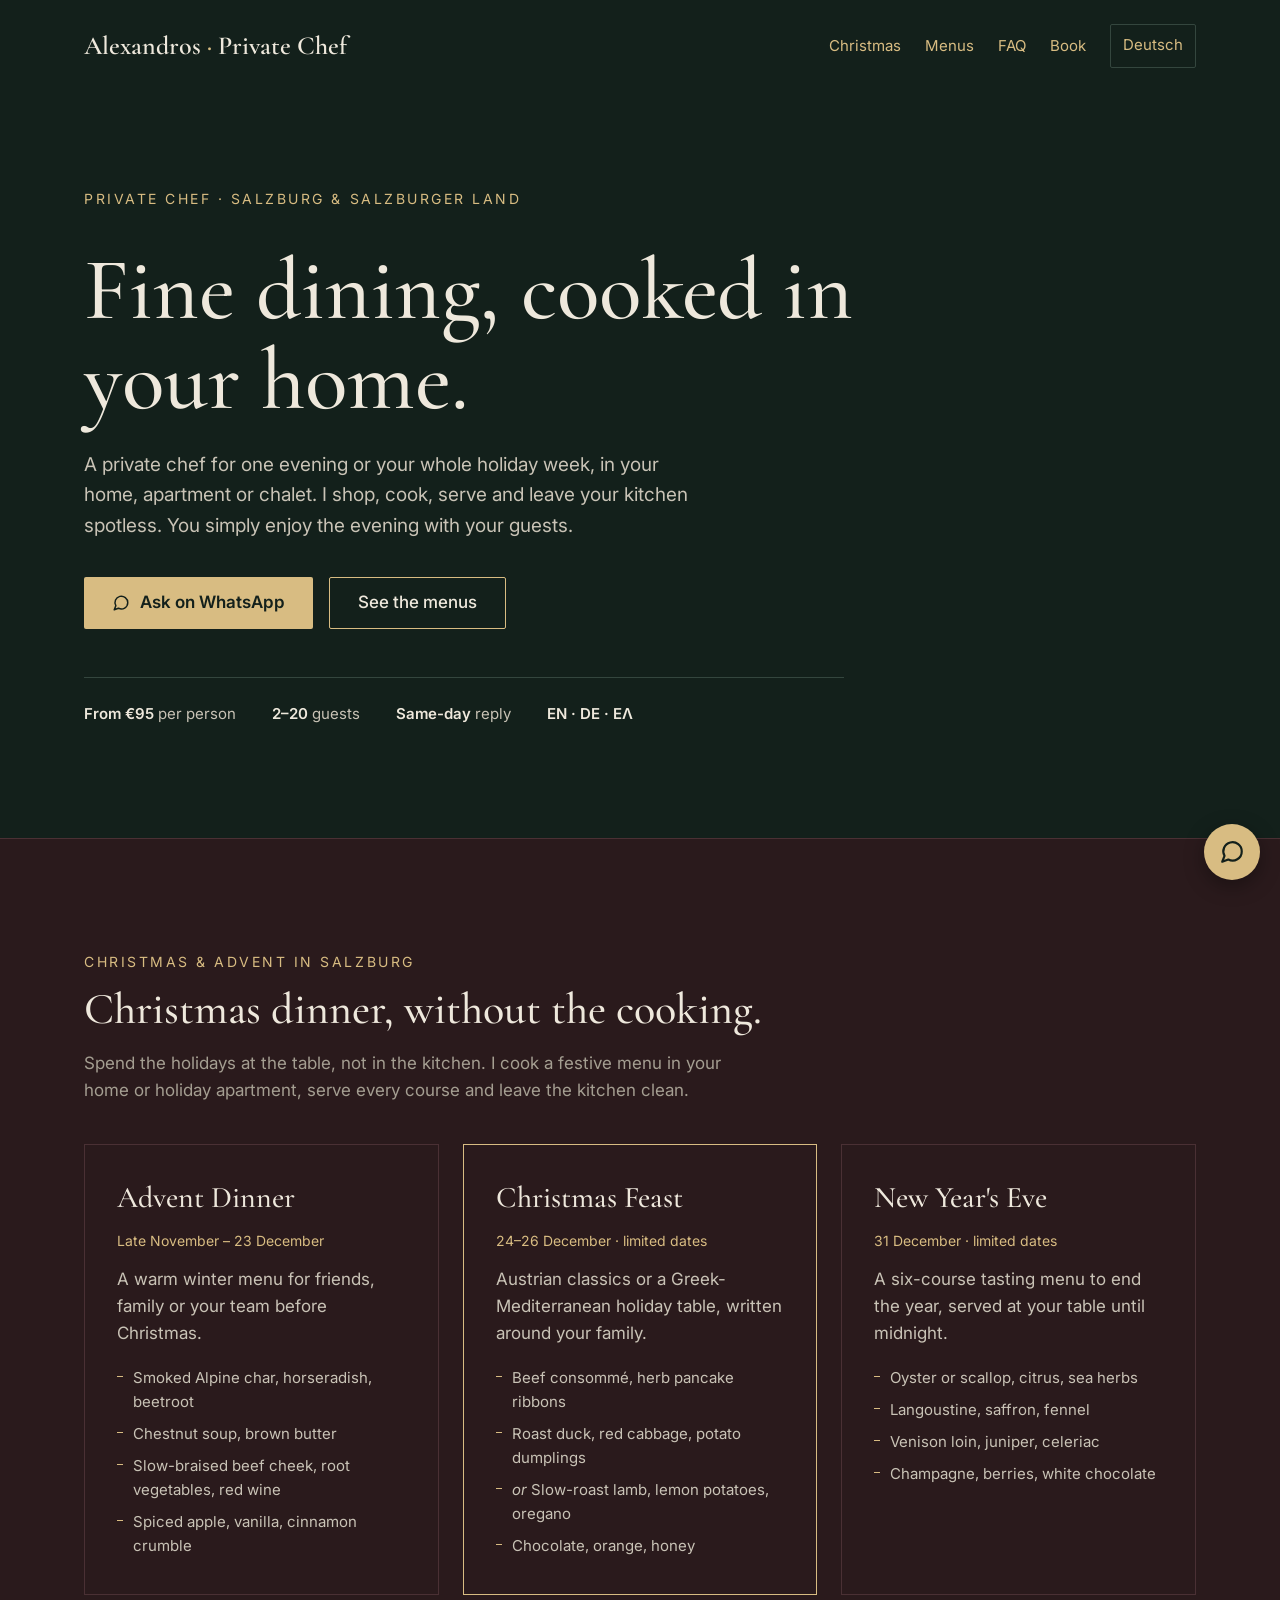
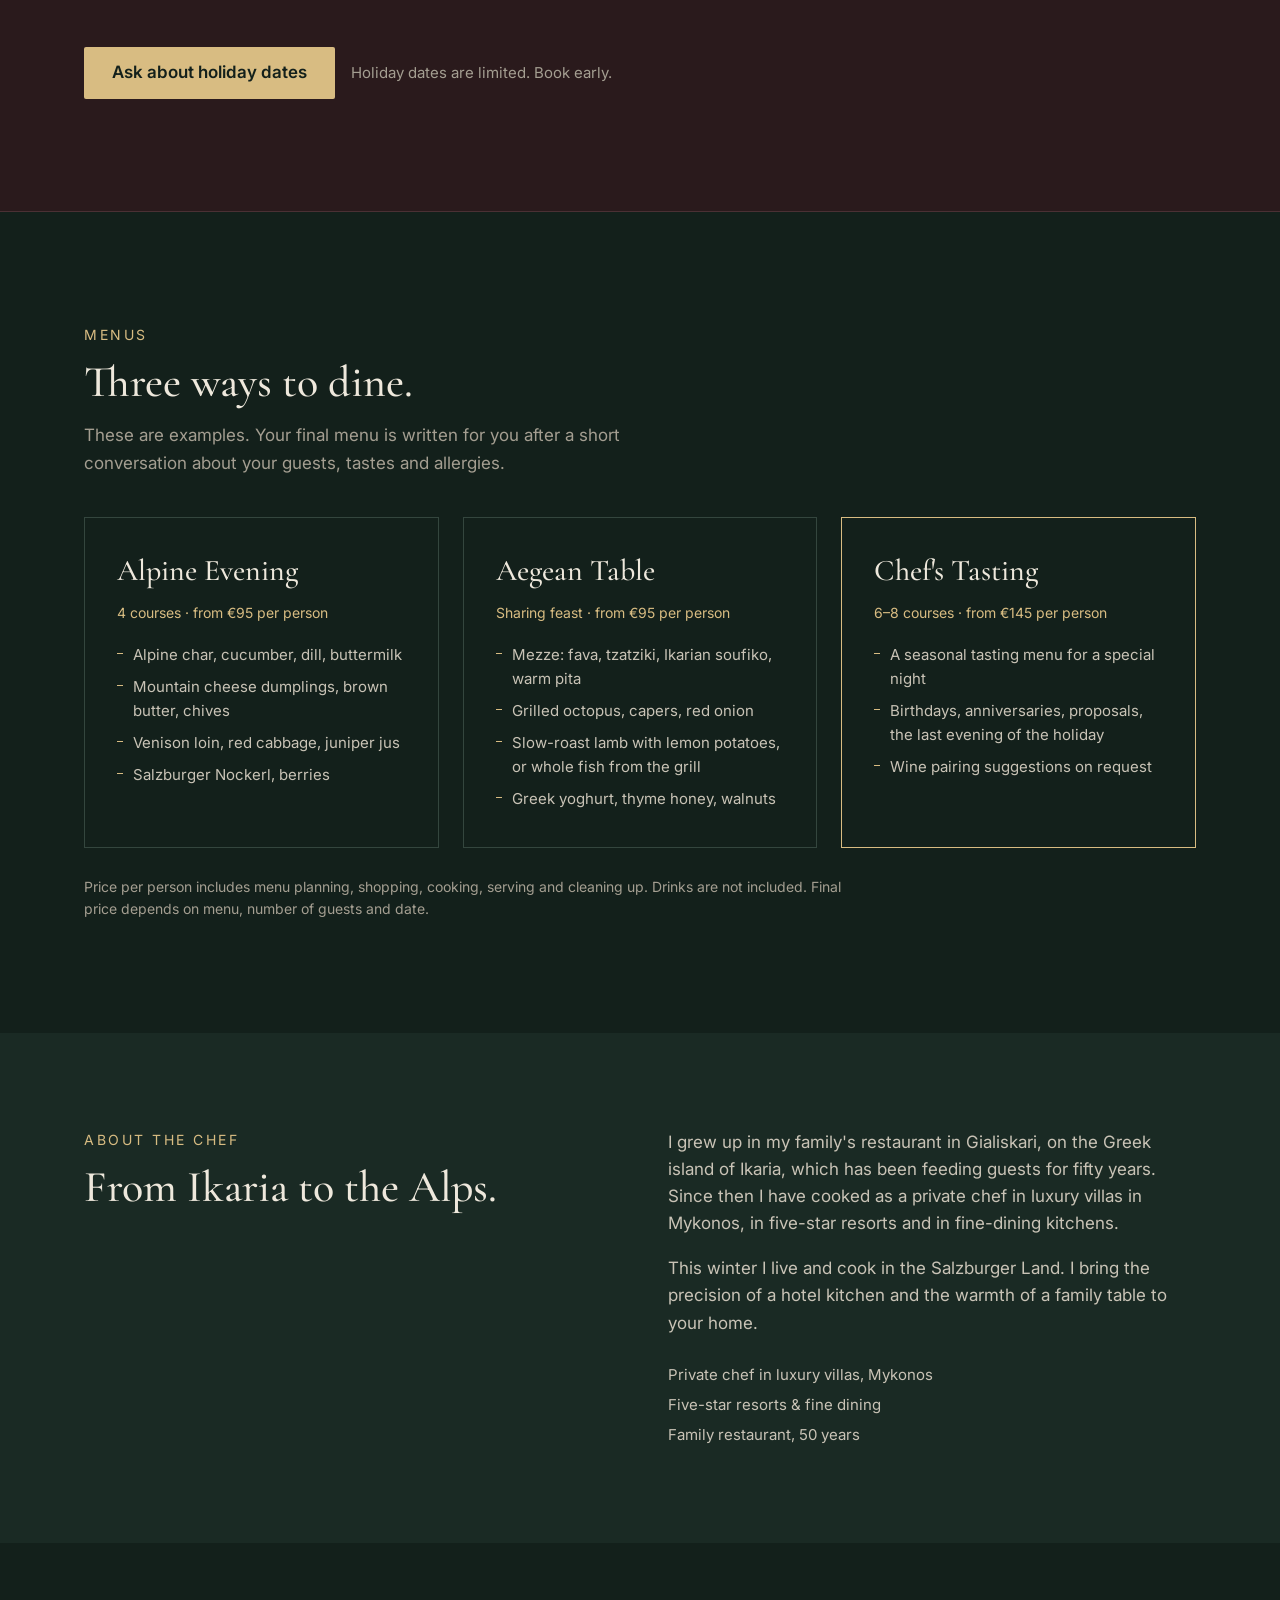
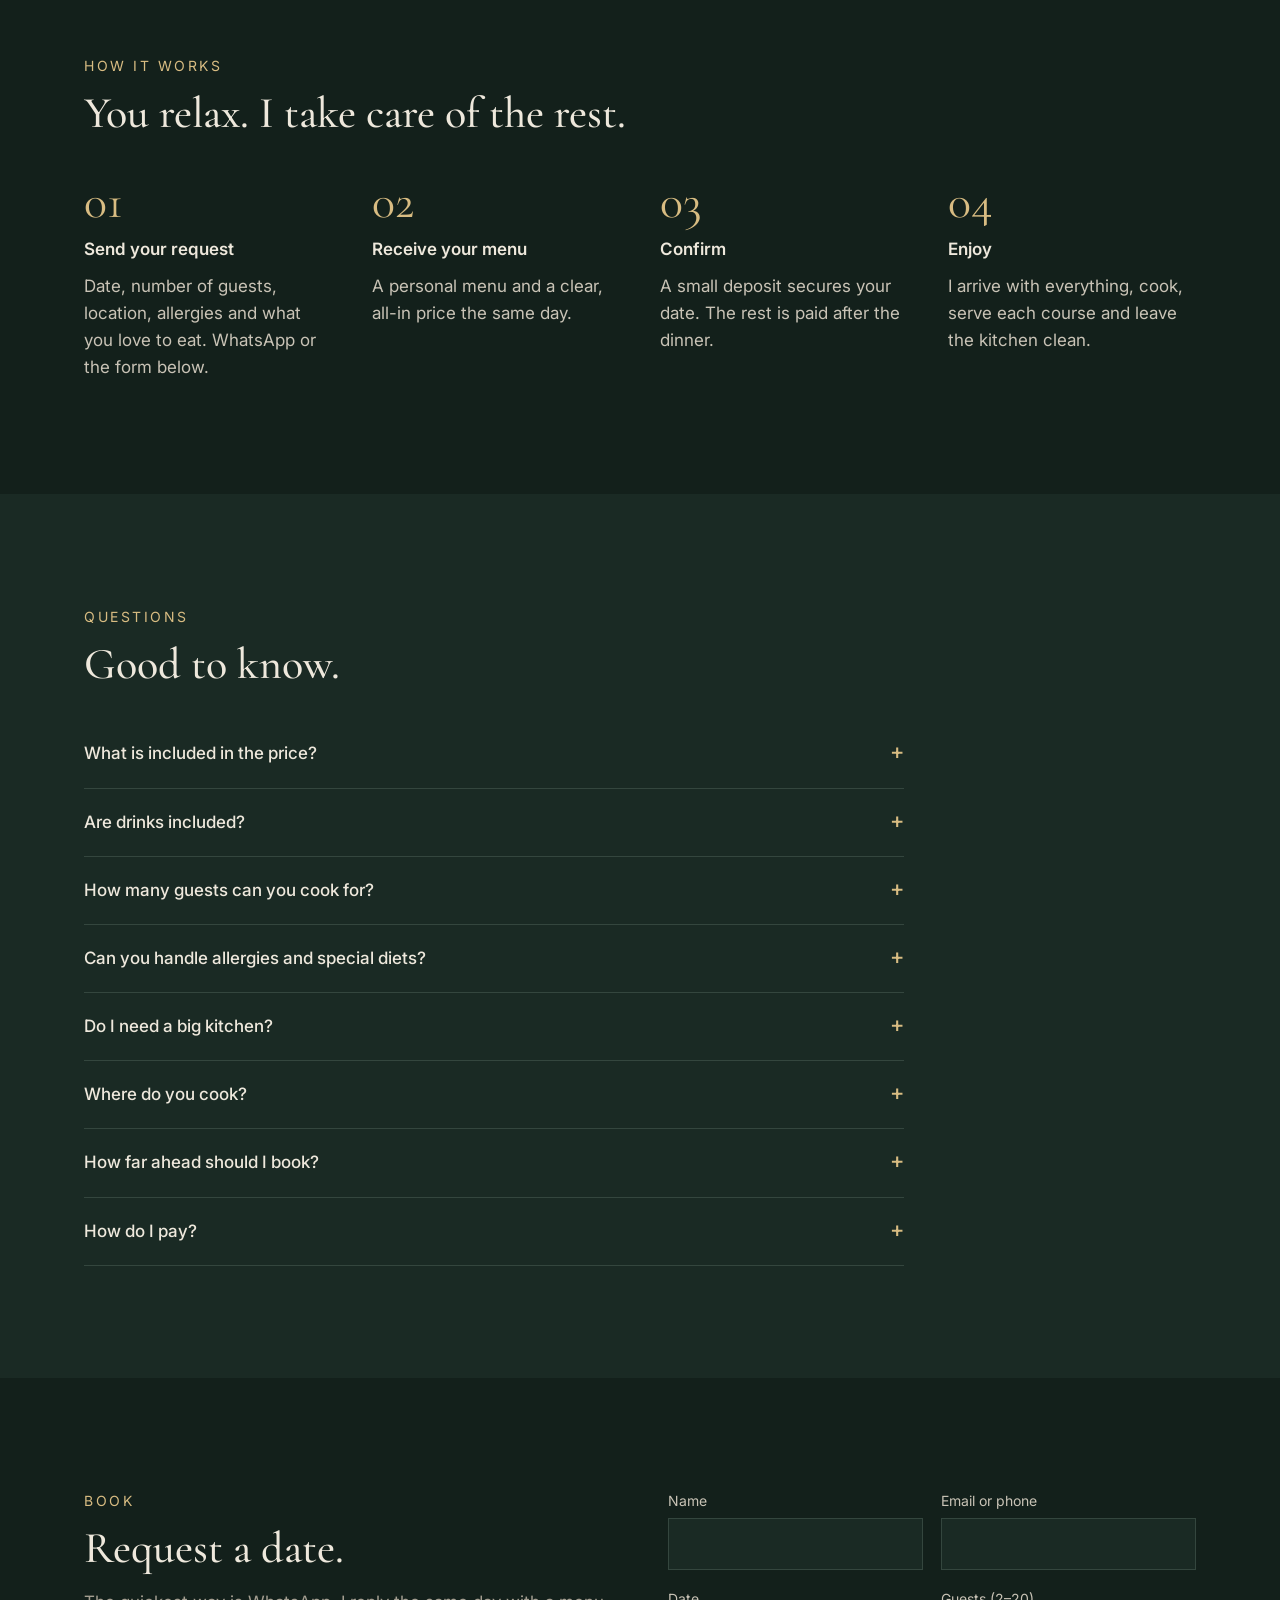
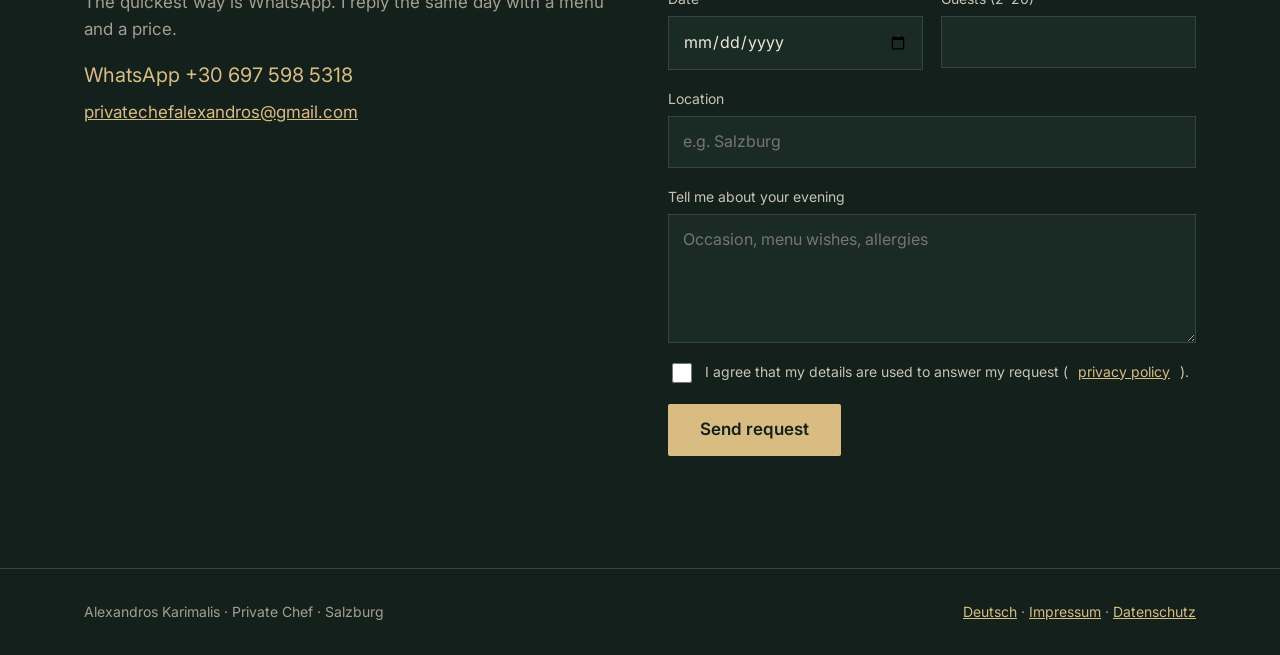
==== index.html @ 8282167c "Full redesign: menus, FAQ, German page, SEO" ====
<!doctype html>
<html lang="en">
<head>
<meta charset="utf-8">
<meta name="viewport" content="width=device-width, initial-scale=1">
<title>Private Chef Salzburg · Alexandros – dinner at your home or chalet</title>
<meta name="description" content="Private chef in Salzburg and the Salzburger Land. Christmas, Advent and New Year's Eve dinners, tasting menus and family feasts cooked in your home or chalet. 2–20 guests, from €95 per person.">
<link rel="canonical" href="https://karimalisal9-sudo.github.io/privatechef/">
<link rel="alternate" hreflang="en" href="https://karimalisal9-sudo.github.io/privatechef/">
<link rel="alternate" hreflang="de" href="https://karimalisal9-sudo.github.io/privatechef/de.html">
<link rel="alternate" hreflang="x-default" href="https://karimalisal9-sudo.github.io/privatechef/">
<meta property="og:type" content="website">
<meta property="og:title" content="Private Chef Alexandros · Salzburg">
<meta property="og:description" content="Fine dining cooked in your home or chalet. Christmas, Advent & New Year's Eve dinners in Salzburg.">
<meta property="og:url" content="https://karimalisal9-sudo.github.io/privatechef/">
<meta property="og:image" content="https://karimalisal9-sudo.github.io/privatechef/og-image.jpg">
<meta name="twitter:card" content="summary_large_image">
<link rel="icon" href="favicon.svg" type="image/svg+xml">
<link rel="preconnect" href="https://fonts.googleapis.com">
<link rel="preconnect" href="https://fonts.gstatic.com" crossorigin>
<link href="https://fonts.googleapis.com/css2?family=Cormorant+Garamond:ital,wght@0,500;0,600;1,500&family=Inter:wght@400;500;600&display=swap" rel="stylesheet">
<link rel="stylesheet" href="style.css">
<script type="application/ld+json">
{"@context":"https://schema.org","@type":"FoodEstablishment","name":"Private Chef Alexandros","description":"Private chef for dinners at home, in apartments and chalets in Salzburg and the Salzburger Land.","url":"https://karimalisal9-sudo.github.io/privatechef/","telephone":"+306975985318","email":"privatechefalexandros@gmail.com","priceRange":"from €95 per person","servesCuisine":["Austrian","Alpine","Greek","Mediterranean","Fine dining"],"areaServed":[{"@type":"City","name":"Salzburg"},{"@type":"AdministrativeArea","name":"Salzburger Land"}],"founder":{"@type":"Person","name":"Alexandros Karimalis","jobTitle":"Private Chef"},"image":"https://karimalisal9-sudo.github.io/privatechef/og-image.jpg"}
</script>
</head>
<body>

<header class="wrap top">
  <a class="logo" href="./">Alexandros <span>·</span> Private Chef</a>
  <nav aria-label="Main">
    <a href="#christmas">Christmas</a>
    <a href="#menus">Menus</a>
    <a href="#faq">FAQ</a>
    <a href="#book">Book</a>
    <a class="lang" href="de.html" hreflang="de" lang="de">Deutsch</a>
  </nav>
</header>

<main>
<section class="wrap hero">
  <p class="eyebrow">Private chef · Salzburg &amp; Salzburger Land</p>
  <h1>Fine dining, cooked in your home.</h1>
  <p class="lead">A private chef for one evening or your whole holiday week, in your home, apartment or chalet. I shop, cook, serve and leave your kitchen spotless. You simply enjoy the evening with your guests.</p>
  <div class="actions">
    <a class="btn" href="https://wa.me/306975985318?text=Hello%20Alexandros%2C%20I%27d%20like%20to%20ask%20about%20a%20private%20dinner">
      <svg aria-hidden="true" width="18" height="18" viewBox="0 0 24 24" fill="none" stroke="currentColor" stroke-width="2" stroke-linecap="round" stroke-linejoin="round"><path d="M21 11.5a8.4 8.4 0 0 1-12.4 7.4L3 21l2.1-5.4A8.5 8.5 0 1 1 21 11.5z"/></svg>
      Ask on WhatsApp</a>
    <a class="btn ghost" href="#menus">See the menus</a>
  </div>
  <ul class="proof">
    <li><strong>From €95</strong> per person</li>
    <li><strong>2–20</strong> guests</li>
    <li><strong>Same-day</strong> reply</li>
    <li><strong>EN · DE · ΕΛ</strong></li>
  </ul>
</section>

<section id="christmas" class="xmas">
  <div class="wrap block">
    <p class="eyebrow">Christmas &amp; Advent in Salzburg</p>
    <h2>Christmas dinner, without the cooking.</h2>
    <p class="muted narrow">Spend the holidays at the table, not in the kitchen. I cook a festive menu in your home or holiday apartment, serve every course and leave the kitchen clean.</p>
    <div class="cards">
      <article class="card">
        <h3>Advent Dinner</h3>
        <p class="tag">Late November – 23 December</p>
        <p>A warm winter menu for friends, family or your team before Christmas.</p>
        <ul class="dishes">
          <li>Smoked Alpine char, horseradish, beetroot</li>
          <li>Chestnut soup, brown butter</li>
          <li>Slow-braised beef cheek, root vegetables, red wine</li>
          <li>Spiced apple, vanilla, cinnamon crumble</li>
        </ul>
      </article>
      <article class="card gold">
        <h3>Christmas Feast</h3>
        <p class="tag">24–26 December · limited dates</p>
        <p>Austrian classics or a Greek-Mediterranean holiday table, written around your family.</p>
        <ul class="dishes">
          <li>Beef consommé, herb pancake ribbons</li>
          <li>Roast duck, red cabbage, potato dumplings</li>
          <li><em>or</em> Slow-roast lamb, lemon potatoes, oregano</li>
          <li>Chocolate, orange, honey</li>
        </ul>
      </article>
      <article class="card">
        <h3>New Year's Eve</h3>
        <p class="tag">31 December · limited dates</p>
        <p>A six-course tasting menu to end the year, served at your table until midnight.</p>
        <ul class="dishes">
          <li>Oyster or scallop, citrus, sea herbs</li>
          <li>Langoustine, saffron, fennel</li>
          <li>Venison loin, juniper, celeriac</li>
          <li>Champagne, berries, white chocolate</li>
        </ul>
      </article>
    </div>
    <div class="actions">
      <a class="btn" href="https://wa.me/306975985318?text=Hello%20Alexandros%2C%20I%27d%20like%20to%20ask%20about%20a%20Christmas%20dinner%20in%20Salzburg">Ask about holiday dates</a>
      <p class="muted note">Holiday dates are limited. Book early.</p>
    </div>
  </div>
</section>

<section id="menus" class="wrap block">
  <p class="eyebrow">Menus</p>
  <h2>Three ways to dine.</h2>
  <p class="muted narrow">These are examples. Your final menu is written for you after a short conversation about your guests, tastes and allergies.</p>
  <div class="cards">
    <article class="card">
      <h3>Alpine Evening</h3>
      <p class="tag">4 courses · from €95 per person</p>
      <ul class="dishes">
        <li>Alpine char, cucumber, dill, buttermilk</li>
        <li>Mountain cheese dumplings, brown butter, chives</li>
        <li>Venison loin, red cabbage, juniper jus</li>
        <li>Salzburger Nockerl, berries</li>
      </ul>
    </article>
    <article class="card">
      <h3>Aegean Table</h3>
      <p class="tag">Sharing feast · from €95 per person</p>
      <ul class="dishes">
        <li>Mezze: fava, tzatziki, Ikarian soufiko, warm pita</li>
        <li>Grilled octopus, capers, red onion</li>
        <li>Slow-roast lamb with lemon potatoes, or whole fish from the grill</li>
        <li>Greek yoghurt, thyme honey, walnuts</li>
      </ul>
    </article>
    <article class="card gold">
      <h3>Chef's Tasting</h3>
      <p class="tag">6–8 courses · from €145 per person</p>
      <ul class="dishes">
        <li>A seasonal tasting menu for a special night</li>
        <li>Birthdays, anniversaries, proposals, the last evening of the holiday</li>
        <li>Wine pairing suggestions on request</li>
      </ul>
    </article>
  </div>
  <p class="muted small">Price per person includes menu planning, shopping, cooking, serving and cleaning up. Drinks are not included. Final price depends on menu, number of guests and date.</p>
</section>

<section class="band">
  <div class="wrap two">
    <div>
      <p class="eyebrow">About the chef</p>
      <h2>From Ikaria to the Alps.</h2>
    </div>
    <div class="body">
      <p>I grew up in my family's restaurant in Gialiskari, on the Greek island of Ikaria, which has been feeding guests for fifty years. Since then I have cooked as a private chef in luxury villas in Mykonos, in five-star resorts and in fine-dining kitchens.</p>
      <p>This winter I live and cook in the Salzburger Land. I bring the precision of a hotel kitchen and the warmth of a family table to your home.</p>
      <ul class="facts">
        <li>Private chef in luxury villas, Mykonos</li>
        <li>Five-star resorts &amp; fine dining</li>
        <li>Family restaurant, 50 years</li>
      </ul>
    </div>
  </div>
</section>

<section id="how" class="wrap block">
  <p class="eyebrow">How it works</p>
  <h2>You relax. I take care of the rest.</h2>
  <div class="steps">
    <div><span class="num">01</span><h3>Send your request</h3><p>Date, number of guests, location, allergies and what you love to eat. WhatsApp or the form below.</p></div>
    <div><span class="num">02</span><h3>Receive your menu</h3><p>A personal menu and a clear, all-in price the same day.</p></div>
    <div><span class="num">03</span><h3>Confirm</h3><p>A small deposit secures your date. The rest is paid after the dinner.</p></div>
    <div><span class="num">04</span><h3>Enjoy</h3><p>I arrive with everything, cook, serve each course and leave the kitchen clean.</p></div>
  </div>
</section>

<section id="faq" class="band">
  <div class="wrap block">
    <p class="eyebrow">Questions</p>
    <h2>Good to know.</h2>
    <div class="faq">
      <details><summary>What is included in the price?</summary><p>Menu planning, shopping for fresh ingredients, cooking in your kitchen, serving every course and cleaning the kitchen afterwards. You don't need to buy or prepare anything.</p></details>
      <details><summary>Are drinks included?</summary><p>No. You choose your own wine and drinks. I'm happy to suggest pairings for your menu.</p></details>
      <details><summary>How many guests can you cook for?</summary><p>From 2 to 20 guests, as a seated dinner or a sharing-style feast.</p></details>
      <details><summary>Can you handle allergies and special diets?</summary><p>Yes. Vegetarian, vegan, gluten-free, lactose-free and allergies are planned into the menu from the start. Just tell me when you send your request.</p></details>
      <details><summary>Do I need a big kitchen?</summary><p>No. A normal home or apartment kitchen with an oven and a stove is enough. I bring the special tools I need.</p></details>
      <details><summary>Where do you cook?</summary><p>In the city of Salzburg and the Salzburger Land: homes, holiday apartments and chalets. Ask me about other places nearby.</p></details>
      <details><summary>How far ahead should I book?</summary><p>One to two weeks is ideal. For Christmas and New Year's Eve, book as early as possible because dates are limited. Last-minute requests are welcome, just ask.</p></details>
      <details><summary>How do I pay?</summary><p>A deposit confirms your date. The rest is paid after the dinner by bank transfer or cash.</p></details>
    </div>
  </div>
</section>

<section id="book" class="wrap two block">
  <div>
    <p class="eyebrow">Book</p>
    <h2>Request a date.</h2>
    <p class="muted">The quickest way is WhatsApp. I reply the same day with a menu and a price.</p>
    <p><a class="big" href="https://wa.me/306975985318?text=Hello%20Alexandros%2C%20I%27d%20like%20to%20ask%20about%20a%20private%20dinner">WhatsApp +30 697 598 5318</a></p>
    <p><a href="mailto:privatechefalexandros@gmail.com">privatechefalexandros@gmail.com</a></p>
  </div>
  <form id="request" action="https://formspree.io/f/FORM_ID" method="POST">
    <div class="grid">
      <label>Name<input name="name" type="text" autocomplete="name" required></label>
      <label>Email or phone<input name="contact" type="text" autocomplete="email" required></label>
      <label>Date<input name="date" type="date"></label>
      <label>Guests (2–20)<input name="guests" type="number" min="2" max="20"></label>
    </div>
    <label>Location<input name="location" type="text" placeholder="e.g. Salzburg"></label>
    <label>Tell me about your evening<textarea name="message" rows="4" placeholder="Occasion, menu wishes, allergies"></textarea></label>
    <label class="check"><input type="checkbox" name="privacy" required> I agree that my details are used to answer my request (<a href="datenschutz.html">privacy policy</a>).</label>
    <button class="btn" type="submit">Send request</button>
  </form>
</section>
</main>

<footer>
  <div class="wrap foot">
    <span>Alexandros Karimalis · Private Chef · Salzburg</span>
    <span><a href="de.html" hreflang="de">Deutsch</a> · <a href="impressum.html">Impressum</a> · <a href="datenschutz.html">Datenschutz</a></span>
  </div>
</footer>
<a class="wa-float" href="https://wa.me/306975985318?text=Hello%20Alexandros%2C%20I%27d%20like%20to%20ask%20about%20a%20private%20dinner" aria-label="Ask on WhatsApp"><svg aria-hidden="true" width="26" height="26" viewBox="0 0 24 24" fill="none" stroke="currentColor" stroke-width="2" stroke-linecap="round" stroke-linejoin="round"><path d="M21 11.5a8.4 8.4 0 0 1-12.4 7.4L3 21l2.1-5.4A8.5 8.5 0 1 1 21 11.5z"/></svg></a>
<script src="form.js"></script>
</body>
</html>
---- style.css ----
:root{--ground:#13201B;--band:#1A2A24;--line:#34463E;--text:#EEE8DC;--soft:#C9C3B6;--muted:#A49E91;--gold:#D8BC82}
*{box-sizing:border-box}
body{margin:0;background:var(--ground);color:var(--text);font-family:Inter,system-ui,sans-serif;font-size:17px;line-height:1.6}
a{color:var(--gold)}a:hover{color:#F2E3BF}
h1,h2,h3{font-family:'Cormorant Garamond',serif;font-weight:500;margin:0}
p{margin:0}
.wrap{max-width:1160px;margin:0 auto;padding-left:24px;padding-right:24px}
.top{display:flex;flex-wrap:wrap;gap:16px;justify-content:space-between;align-items:center;padding-top:24px;padding-bottom:24px}
.logo{font-family:'Cormorant Garamond',serif;font-size:26px;font-weight:600;color:var(--text);text-decoration:none}
.logo span{color:var(--gold)}
nav{display:flex;flex-wrap:wrap;gap:24px;font-size:15px}
nav a{text-decoration:none;padding:10px 0}
.eyebrow{font-size:14px;letter-spacing:.18em;text-transform:uppercase;color:var(--gold);margin-bottom:12px}
.hero{padding-top:96px;padding-bottom:112px;display:flex;flex-direction:column;gap:24px}
.hero h1{font-size:clamp(44px,7vw,88px);line-height:1.02;max-width:900px}
.lead{max-width:620px;font-size:19px;color:var(--soft)}
.de{max-width:620px;font-size:16px;color:var(--muted);font-style:italic}
.actions{display:flex;flex-wrap:wrap;gap:16px;padding-top:12px}
.btn{display:inline-flex;align-items:center;gap:10px;min-height:52px;padding:0 28px;background:var(--gold);color:var(--ground);text-decoration:none;font:inherit;font-weight:600;border:0;border-radius:2px;cursor:pointer}
.btn:hover{background:#E6CE9A;color:var(--ground)}
.btn.ghost{background:none;border:1px solid var(--gold);color:var(--text);font-weight:500}
.band{background:var(--band)}
.xmas{background:#2A1A1C;border-top:1px solid #4A3034;border-bottom:1px solid #4A3034}
.xmas .card{border-color:#4A3034}
.xmas .card.gold{border-color:var(--gold)}
.two{display:grid;grid-template-columns:repeat(auto-fit,minmax(300px,1fr));gap:56px;padding-top:96px;padding-bottom:96px}
h2{font-size:44px;line-height:1.1;margin-bottom:16px}
.body{display:flex;flex-direction:column;gap:18px;color:var(--soft)}
.block{padding-top:112px;padding-bottom:112px}
.muted{color:var(--muted)}
.cards{display:grid;grid-template-columns:repeat(auto-fit,minmax(280px,1fr));gap:24px;margin-top:40px}
.card{border:1px solid var(--line);padding:36px 32px;display:flex;flex-direction:column;gap:14px;color:var(--soft)}
.card.gold{border-color:var(--gold)}
.card h3{font-size:30px;line-height:1.15;color:var(--text)}
.tag{font-size:14px;color:var(--gold)}
.price{margin-top:auto;padding-top:16px;font-size:14px;color:var(--muted)}
.steps{display:grid;grid-template-columns:repeat(auto-fit,minmax(240px,1fr));gap:40px;margin-top:40px}
.steps h3{font-family:Inter,sans-serif;font-size:17px;font-weight:600;margin:10px 0}
.steps p{color:var(--soft)}
.num{font-family:'Cormorant Garamond',serif;font-size:48px;color:var(--gold);line-height:1}
.facts{list-style:none;padding:0;margin:40px 0 0;display:flex;flex-wrap:wrap;gap:12px 32px;font-size:15px;color:var(--soft)}
.big{font-size:20px;text-decoration:none;display:inline-block;padding:16px 0 8px}
form{display:flex;flex-direction:column;gap:18px}
.grid{display:grid;grid-template-columns:repeat(auto-fit,minmax(200px,1fr));gap:18px}
label{display:flex;flex-direction:column;gap:6px;font-size:14px;color:var(--soft)}
input,textarea{min-height:48px;padding:12px 14px;background:var(--band);border:1px solid var(--line);color:var(--text);font:inherit;font-size:16px}
textarea{resize:vertical}
input:focus,textarea:focus{outline:2px solid var(--gold);outline-offset:1px}
.check{flex-direction:row;align-items:flex-start;gap:10px}
.check input{min-height:auto;width:20px;height:20px;margin-top:2px}
form .btn{align-self:flex-start;padding:0 32px}
footer{border-top:1px solid var(--line)}
.foot{display:flex;flex-wrap:wrap;gap:12px;justify-content:space-between;padding-top:32px;padding-bottom:32px;font-size:14px;color:var(--muted)}
.legal{padding-top:64px;padding-bottom:96px;max-width:760px}
.legal h1{font-size:48px;margin-bottom:32px}
.legal h2{font-size:28px;margin:32px 0 8px}
.legal p{color:var(--soft);margin-bottom:12px}
.lang{border:1px solid var(--line);padding:8px 12px!important;border-radius:2px}
.narrow{max-width:640px}
.proof{list-style:none;padding:24px 0 0;margin:0;display:flex;flex-wrap:wrap;gap:12px 36px;font-size:15px;color:var(--soft);border-top:1px solid var(--line);margin-top:24px;max-width:760px}
.proof strong{color:var(--text);font-weight:600}
.dishes{list-style:none;padding:0;margin:4px 0 0;display:flex;flex-direction:column;gap:8px;font-size:15px}
.dishes li{padding-left:16px;position:relative}
.dishes li::before{content:"";position:absolute;left:0;top:.7em;width:6px;height:1px;background:var(--gold)}
.xmas .actions{margin-top:40px;align-items:center}
.note{font-size:15px}
.small{font-size:14px;margin-top:28px;max-width:760px}
.body .facts{margin-top:8px;flex-direction:column;gap:6px}
.faq{display:flex;flex-direction:column;margin-top:32px;max-width:820px}
.faq details{border-bottom:1px solid var(--line)}
.faq summary{cursor:pointer;padding:20px 0;font-weight:500;list-style:none;display:flex;justify-content:space-between;gap:16px}
.faq summary::-webkit-details-marker{display:none}
.faq summary::after{content:"+";color:var(--gold);font-size:22px;line-height:1}
.faq details[open] summary::after{content:"–"}
.faq details p{color:var(--soft);padding:0 0 20px}
.steps{grid-template-columns:repeat(auto-fit,minmax(220px,1fr))}
.wa-float{position:fixed;right:20px;bottom:20px;width:56px;height:56px;border-radius:50%;background:var(--gold);color:var(--ground);display:flex;align-items:center;justify-content:center;box-shadow:0 6px 20px rgba(0,0,0,.35);z-index:10}
.wa-float:hover{background:#E6CE9A;color:var(--ground)}
@media (max-width:600px){.hero{padding-top:56px;padding-bottom:72px}.block{padding-top:72px;padding-bottom:72px}.two{padding-top:72px;padding-bottom:72px;gap:32px}h2{font-size:36px}nav{gap:16px}}
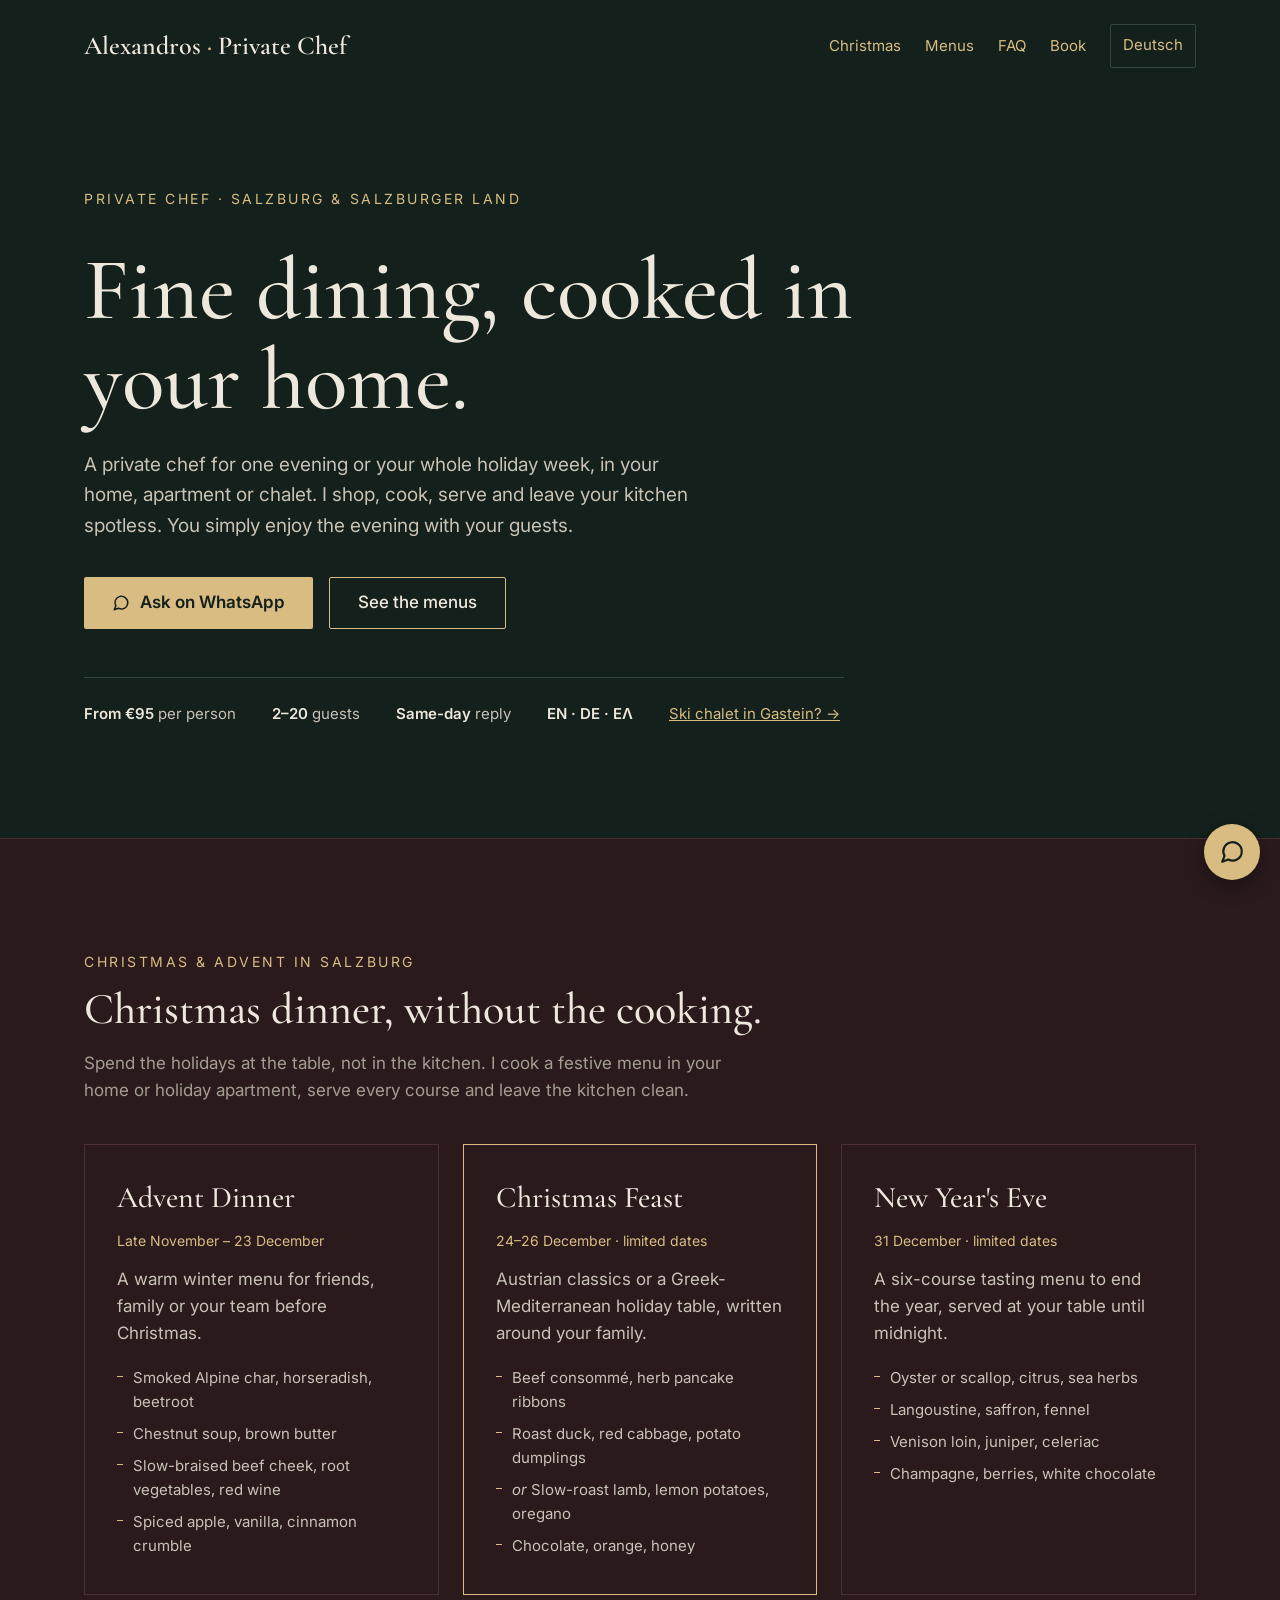
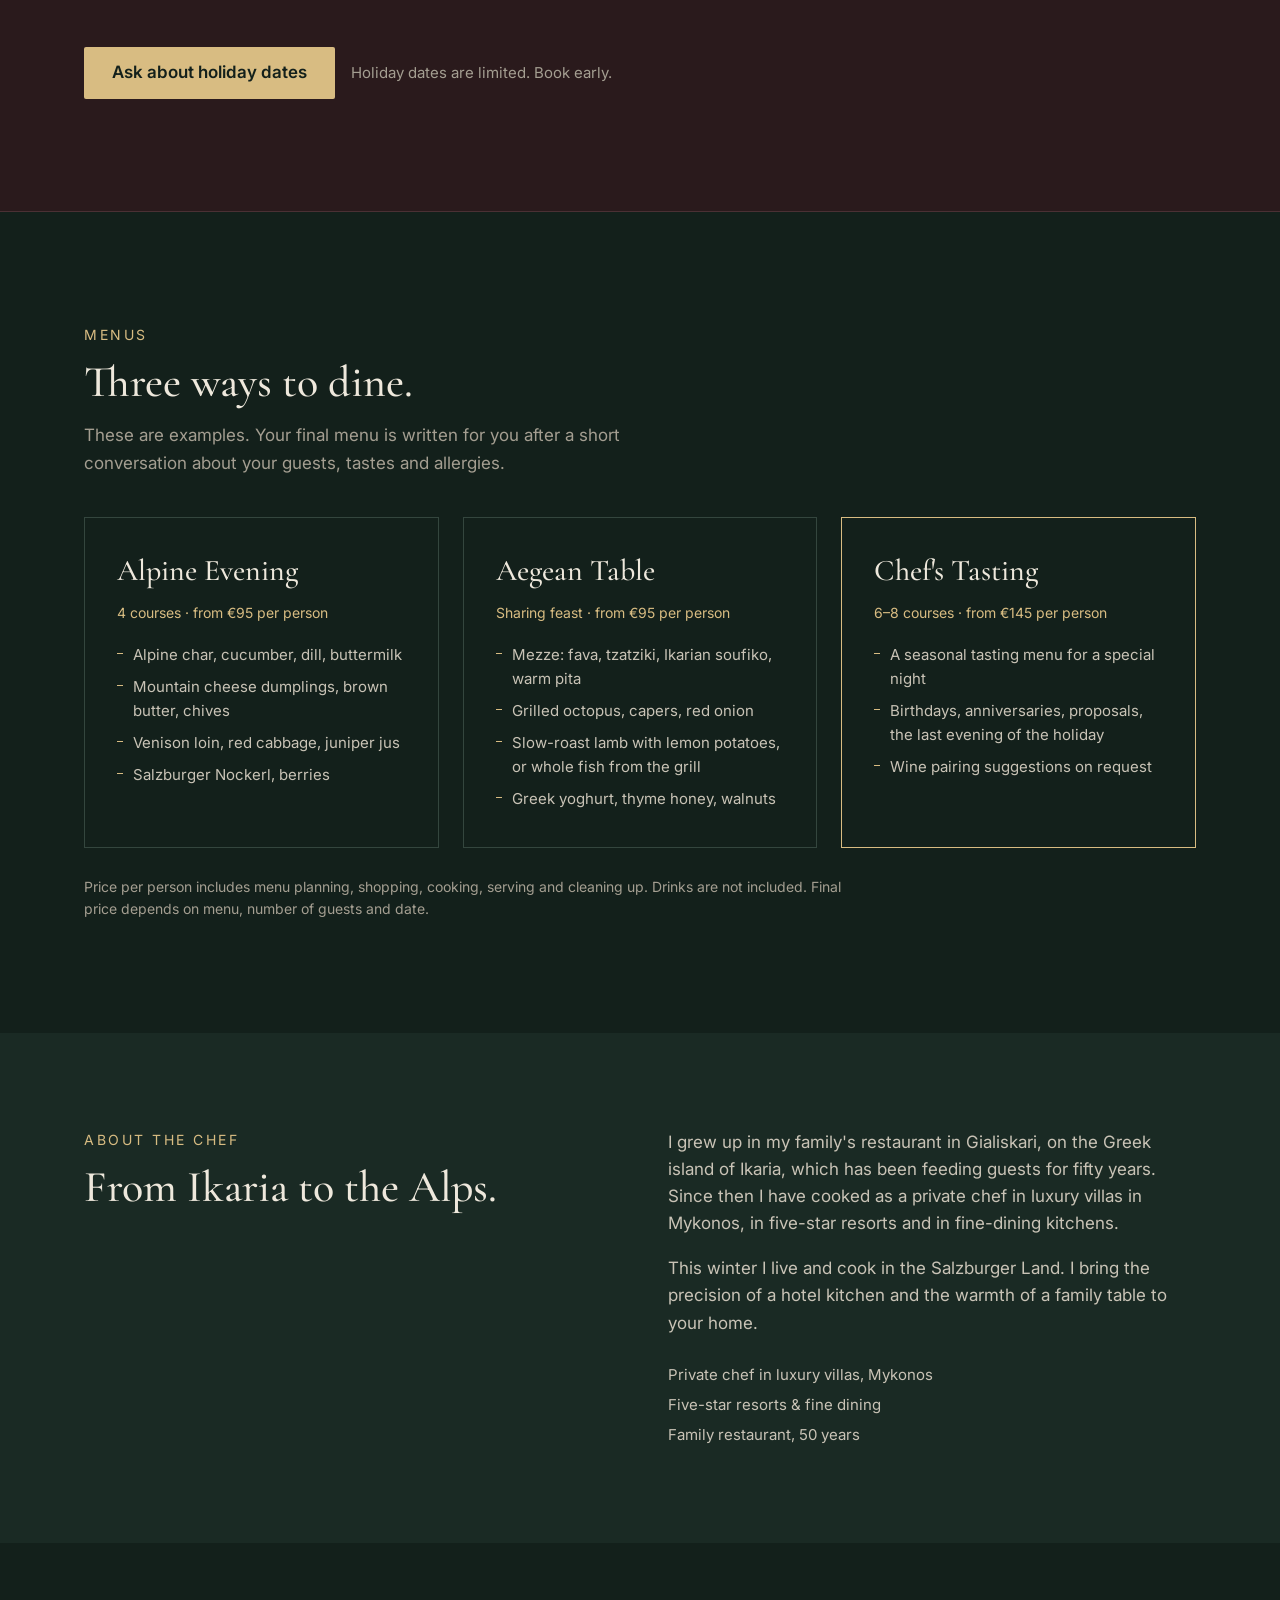
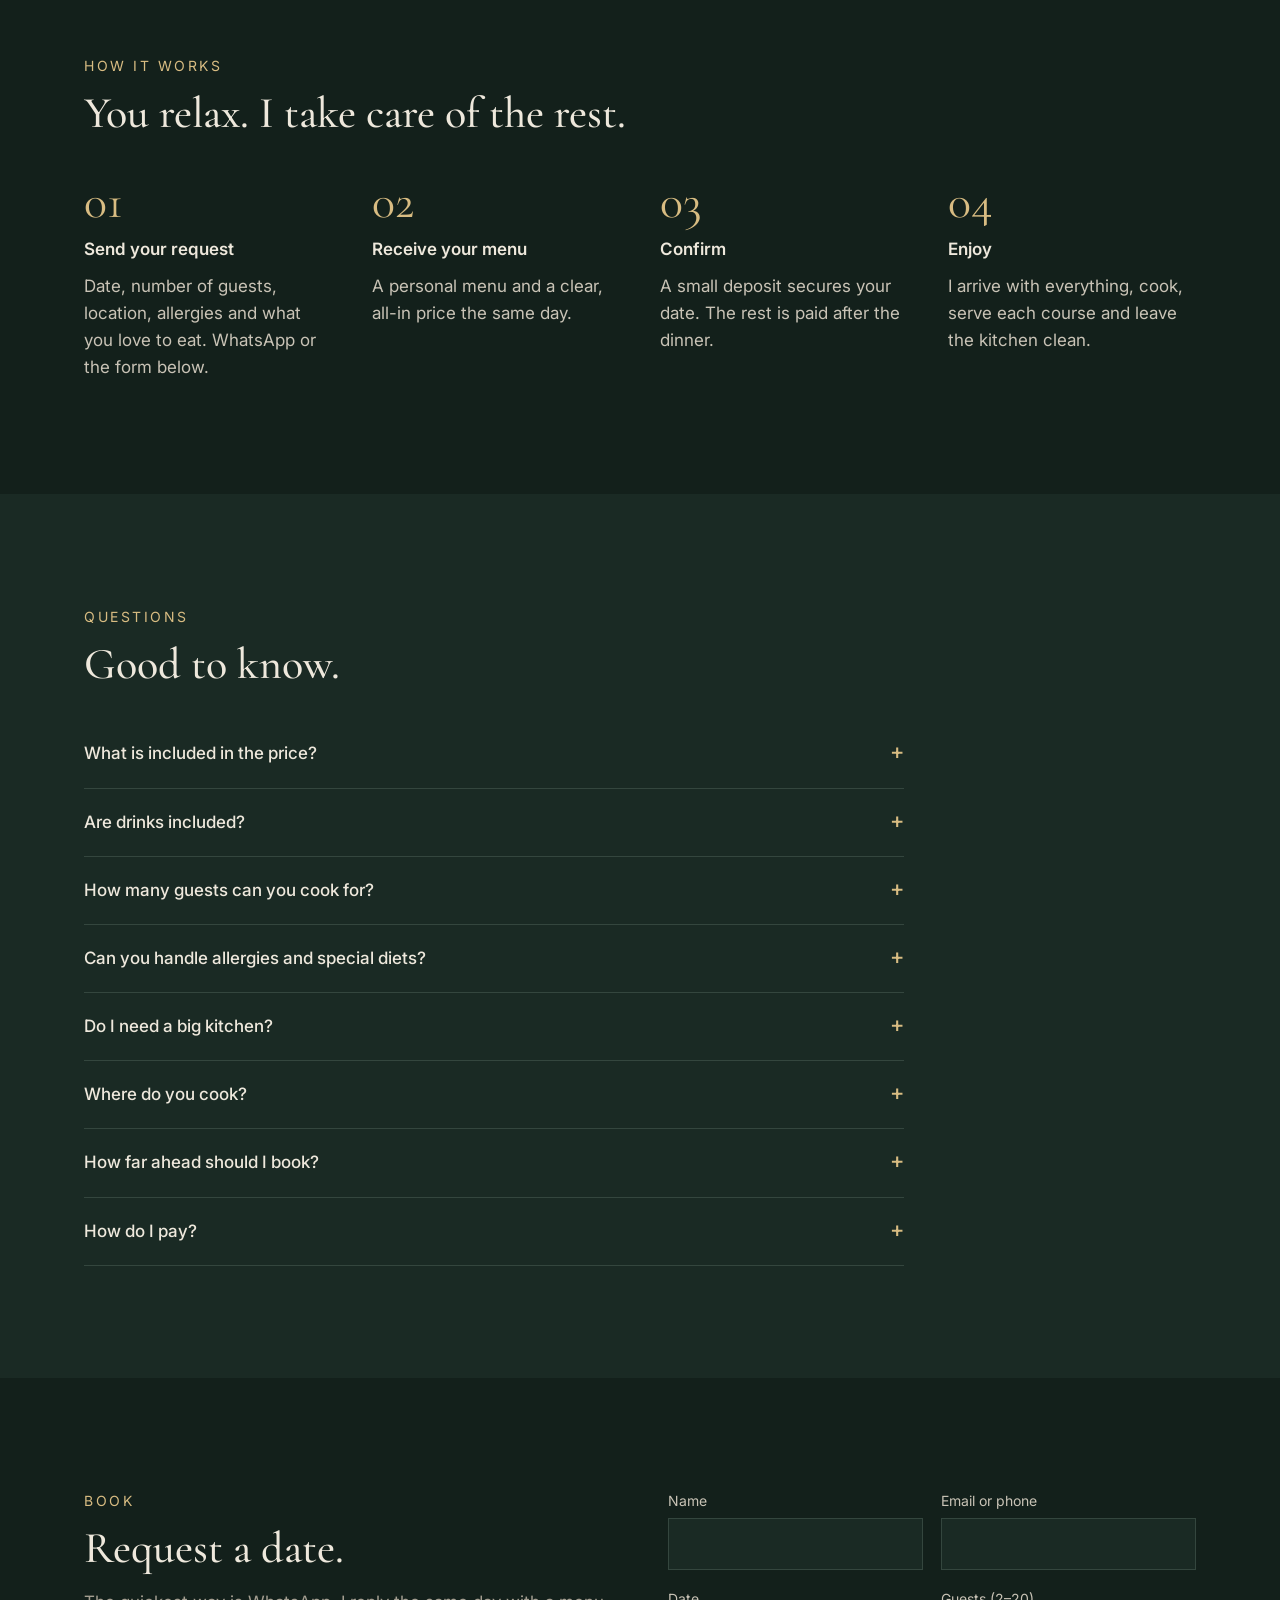
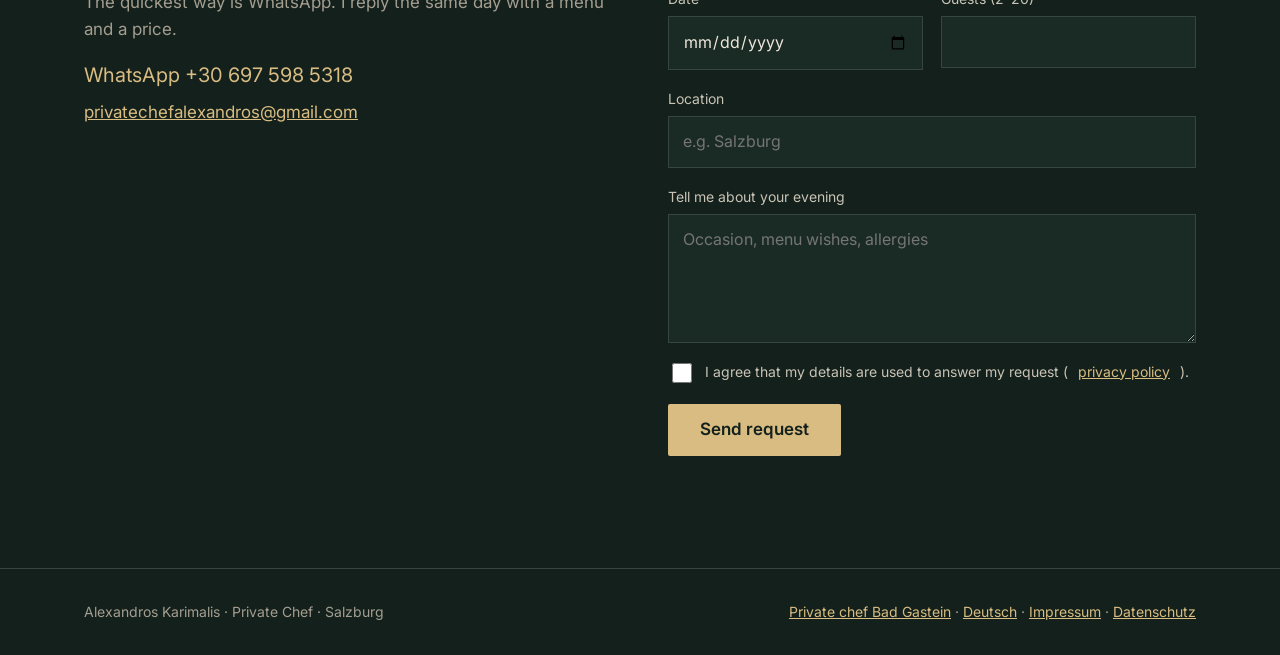
==== commit d867953f: "Add Bad Gastein landing pages (DE/EN), FAQ schema, WhatsApp click tracking, llms.txt Co-Authored-By:" ====
--- a/index.html
+++ b/index.html
@@ -21,7 +21,10 @@
 <link href="https://fonts.googleapis.com/css2?family=Cormorant+Garamond:ital,wght@0,500;0,600;1,500&family=Inter:wght@400;500;600&display=swap" rel="stylesheet">
 <link rel="stylesheet" href="style.css">
 <script type="application/ld+json">
-{"@context":"https://schema.org","@type":"FoodEstablishment","name":"Private Chef Alexandros","description":"Private chef for dinners at home, in apartments and chalets in Salzburg and the Salzburger Land.","url":"https://karimalisal9-sudo.github.io/privatechef/","telephone":"+306975985318","email":"privatechefalexandros@gmail.com","priceRange":"from €95 per person","servesCuisine":["Austrian","Alpine","Greek","Mediterranean","Fine dining"],"areaServed":[{"@type":"City","name":"Salzburg"},{"@type":"AdministrativeArea","name":"Salzburger Land"}],"founder":{"@type":"Person","name":"Alexandros Karimalis","jobTitle":"Private Chef"},"image":"https://karimalisal9-sudo.github.io/privatechef/og-image.jpg"}
+{"@context":"https://schema.org","@type":"FoodEstablishment","name":"Private Chef Alexandros","description":"Private chef for dinners at home, in apartments and chalets in Salzburg and the Salzburger Land.","url":"https://karimalisal9-sudo.github.io/privatechef/","telephone":"+306975985318","email":"privatechefalexandros@gmail.com","priceRange":"from €95 per person","servesCuisine":["Austrian","Alpine","Greek","Mediterranean","Fine dining"],"areaServed":[{"@type":"City","name":"Salzburg"},{"@type":"AdministrativeArea","name":"Salzburger Land"},{"@type":"City","name":"Bad Gastein"},{"@type":"City","name":"Bad Hofgastein"}],"founder":{"@type":"Person","name":"Alexandros Karimalis","jobTitle":"Private Chef"},"image":"https://karimalisal9-sudo.github.io/privatechef/og-image.jpg"}
+</script>
+<script type="application/ld+json">
+{"@context": "https://schema.org", "@type": "FAQPage", "mainEntity": [{"@type": "Question", "name": "What is included in the price?", "acceptedAnswer": {"@type": "Answer", "text": "Menu planning, shopping for fresh ingredients, cooking in your kitchen, serving every course and cleaning the kitchen afterwards. You don't need to buy or prepare anything."}}, {"@type": "Question", "name": "Are drinks included?", "acceptedAnswer": {"@type": "Answer", "text": "No. You choose your own wine and drinks. I'm happy to suggest pairings for your menu."}}, {"@type": "Question", "name": "How many guests can you cook for?", "acceptedAnswer": {"@type": "Answer", "text": "From 2 to 20 guests, as a seated dinner or a sharing-style feast."}}, {"@type": "Question", "name": "Can you handle allergies and special diets?", "acceptedAnswer": {"@type": "Answer", "text": "Yes. Vegetarian, vegan, gluten-free, lactose-free and allergies are planned into the menu from the start. Just tell me when you send your request."}}, {"@type": "Question", "name": "Do I need a big kitchen?", "acceptedAnswer": {"@type": "Answer", "text": "No. A normal home or apartment kitchen with an oven and a stove is enough. I bring the special tools I need."}}, {"@type": "Question", "name": "Where do you cook?", "acceptedAnswer": {"@type": "Answer", "text": "In the city of Salzburg and the Salzburger Land: homes, holiday apartments and chalets, including ski chalets in Bad Gastein and the Gastein valley. Ask me about other places nearby."}}, {"@type": "Question", "name": "How far ahead should I book?", "acceptedAnswer": {"@type": "Answer", "text": "One to two weeks is ideal. For Christmas and New Year's Eve, book as early as possible because dates are limited. Last-minute requests are welcome, just ask."}}, {"@type": "Question", "name": "How do I pay?", "acceptedAnswer": {"@type": "Answer", "text": "A deposit confirms your date. The rest is paid after the dinner by bank transfer or cash."}}]}
 </script>
 </head>
 <body>
@@ -53,6 +56,7 @@
     <li><strong>2–20</strong> guests</li>
     <li><strong>Same-day</strong> reply</li>
     <li><strong>EN · DE · ΕΛ</strong></li>
+    <li><a href="gastein-en.html">Ski chalet in Gastein? →</a></li>
   </ul>
 </section>
 
@@ -180,7 +184,7 @@
       <details><summary>How many guests can you cook for?</summary><p>From 2 to 20 guests, as a seated dinner or a sharing-style feast.</p></details>
       <details><summary>Can you handle allergies and special diets?</summary><p>Yes. Vegetarian, vegan, gluten-free, lactose-free and allergies are planned into the menu from the start. Just tell me when you send your request.</p></details>
       <details><summary>Do I need a big kitchen?</summary><p>No. A normal home or apartment kitchen with an oven and a stove is enough. I bring the special tools I need.</p></details>
-      <details><summary>Where do you cook?</summary><p>In the city of Salzburg and the Salzburger Land: homes, holiday apartments and chalets. Ask me about other places nearby.</p></details>
+      <details><summary>Where do you cook?</summary><p>In the city of Salzburg and the Salzburger Land: homes, holiday apartments and chalets, including ski chalets in <a href="gastein-en.html">Bad Gastein and the Gastein valley</a>. Ask me about other places nearby.</p></details>
       <details><summary>How far ahead should I book?</summary><p>One to two weeks is ideal. For Christmas and New Year's Eve, book as early as possible because dates are limited. Last-minute requests are welcome, just ask.</p></details>
       <details><summary>How do I pay?</summary><p>A deposit confirms your date. The rest is paid after the dinner by bank transfer or cash.</p></details>
     </div>
@@ -213,10 +217,11 @@
 <footer>
   <div class="wrap foot">
     <span>Alexandros Karimalis · Private Chef · Salzburg</span>
-    <span><a href="de.html" hreflang="de">Deutsch</a> · <a href="impressum.html">Impressum</a> · <a href="datenschutz.html">Datenschutz</a></span>
+    <span><a href="gastein-en.html">Private chef Bad Gastein</a> · <a href="de.html" hreflang="de">Deutsch</a> · <a href="impressum.html">Impressum</a> · <a href="datenschutz.html">Datenschutz</a></span>
   </div>
 </footer>
 <a class="wa-float" href="https://wa.me/306975985318?text=Hello%20Alexandros%2C%20I%27d%20like%20to%20ask%20about%20a%20private%20dinner" aria-label="Ask on WhatsApp"><svg aria-hidden="true" width="26" height="26" viewBox="0 0 24 24" fill="none" stroke="currentColor" stroke-width="2" stroke-linecap="round" stroke-linejoin="round"><path d="M21 11.5a8.4 8.4 0 0 1-12.4 7.4L3 21l2.1-5.4A8.5 8.5 0 1 1 21 11.5z"/></svg></a>
 <script src="form.js"></script>
+<script data-goatcounter="https://privatechefalexandros.goatcounter.com/count" async src="//gc.zgo.at/count.js"></script>
 </body>
 </html>
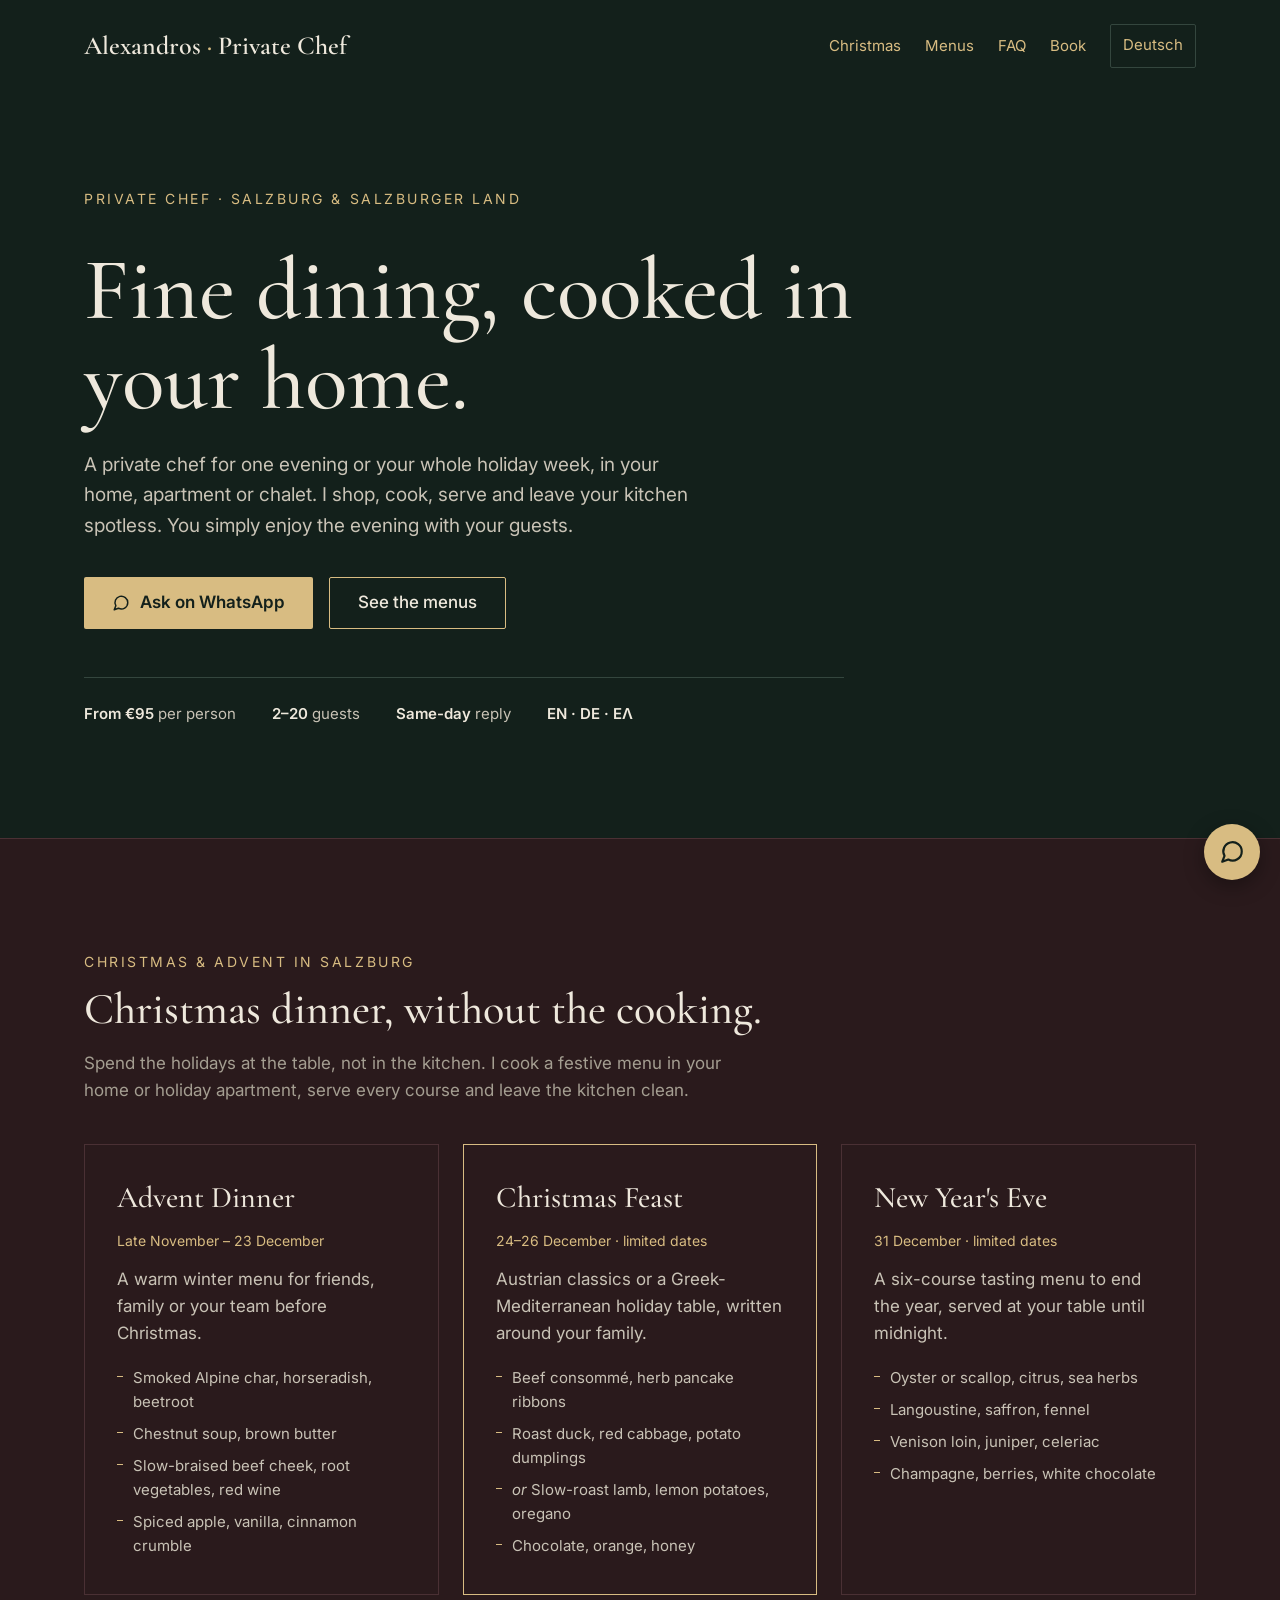
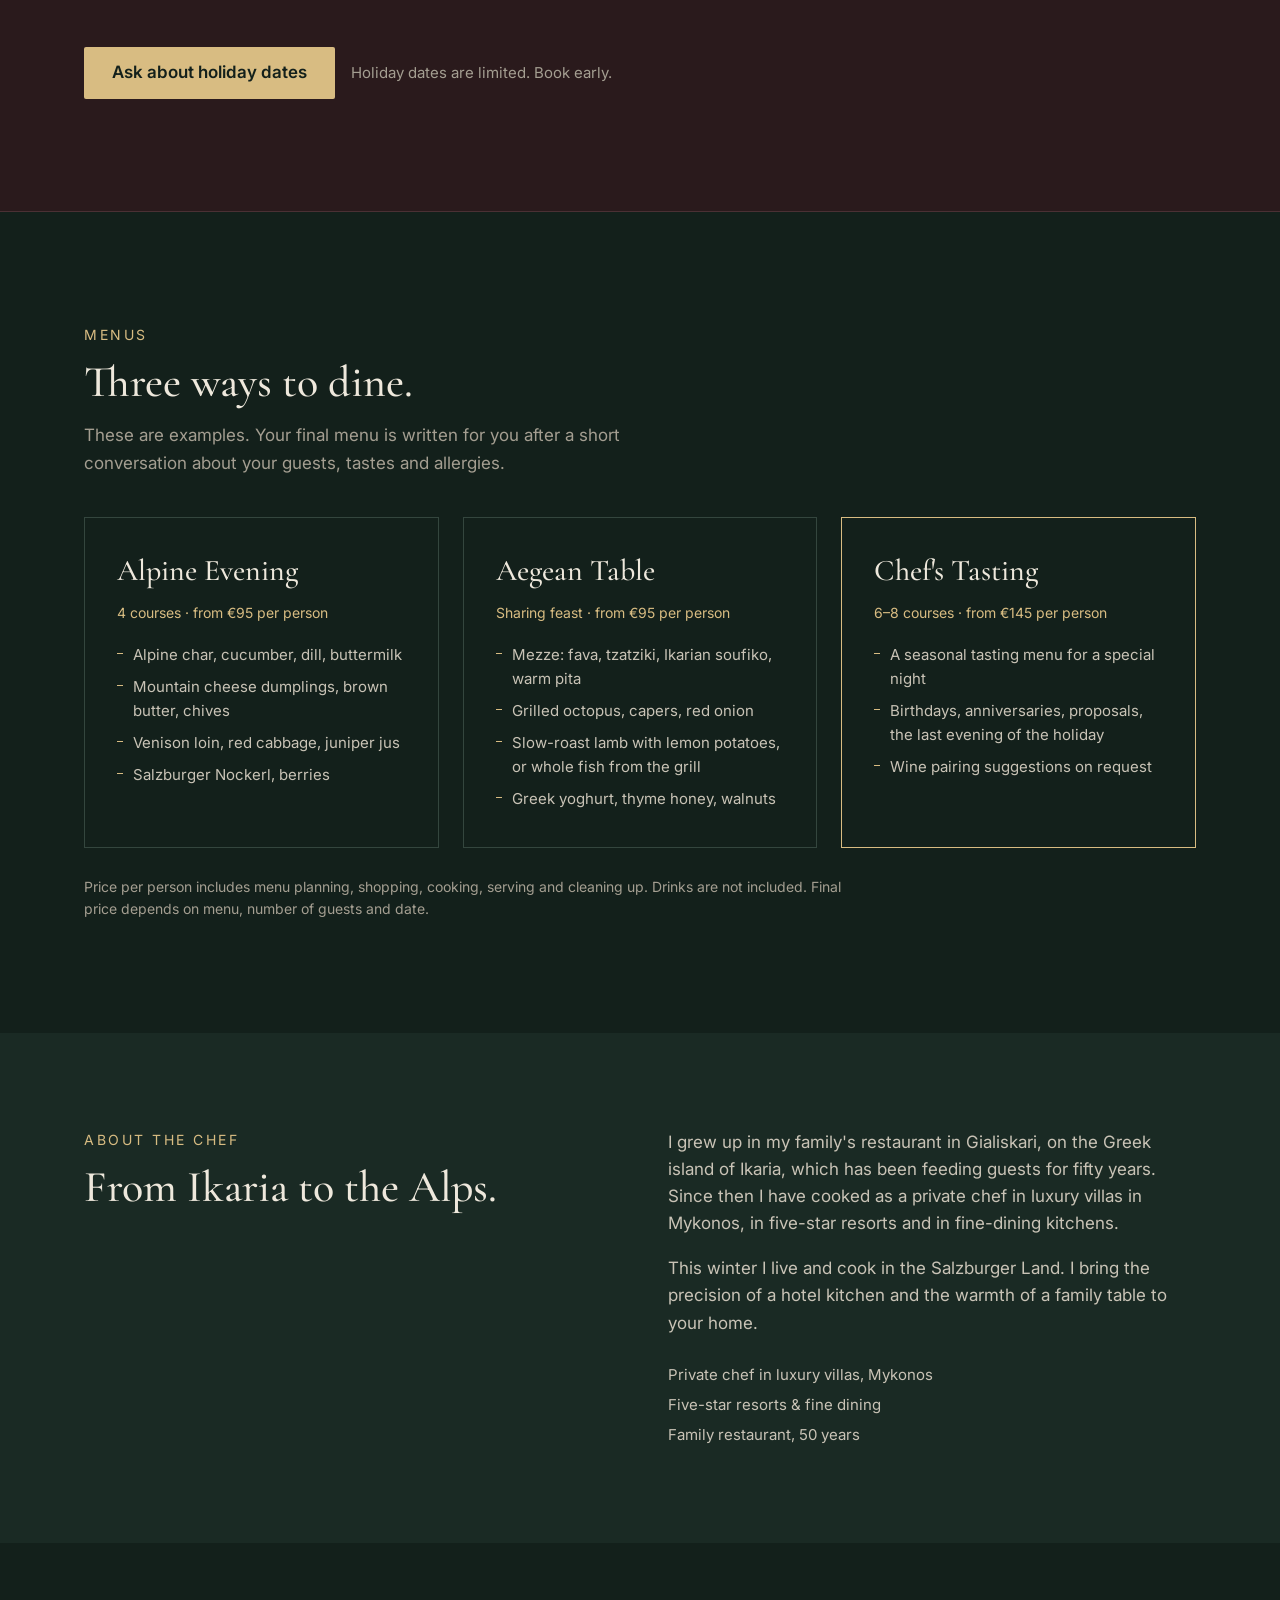
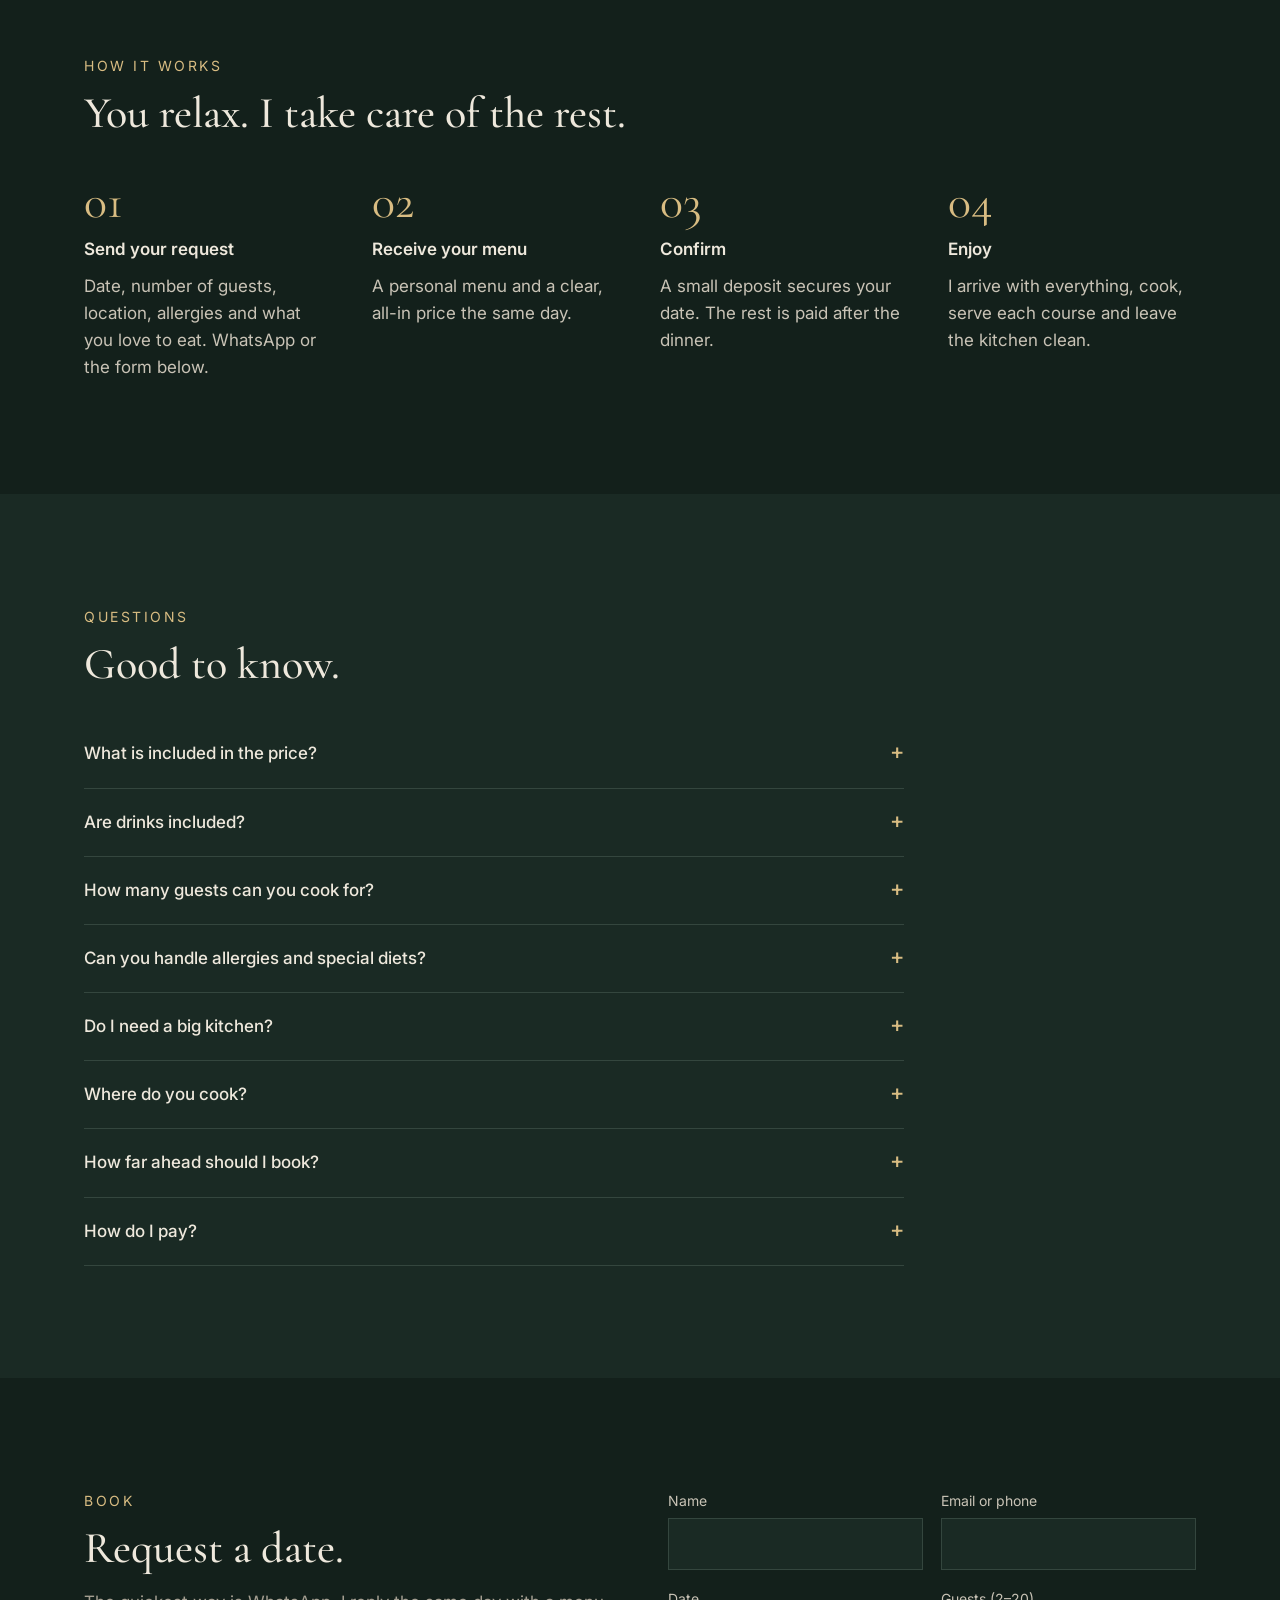
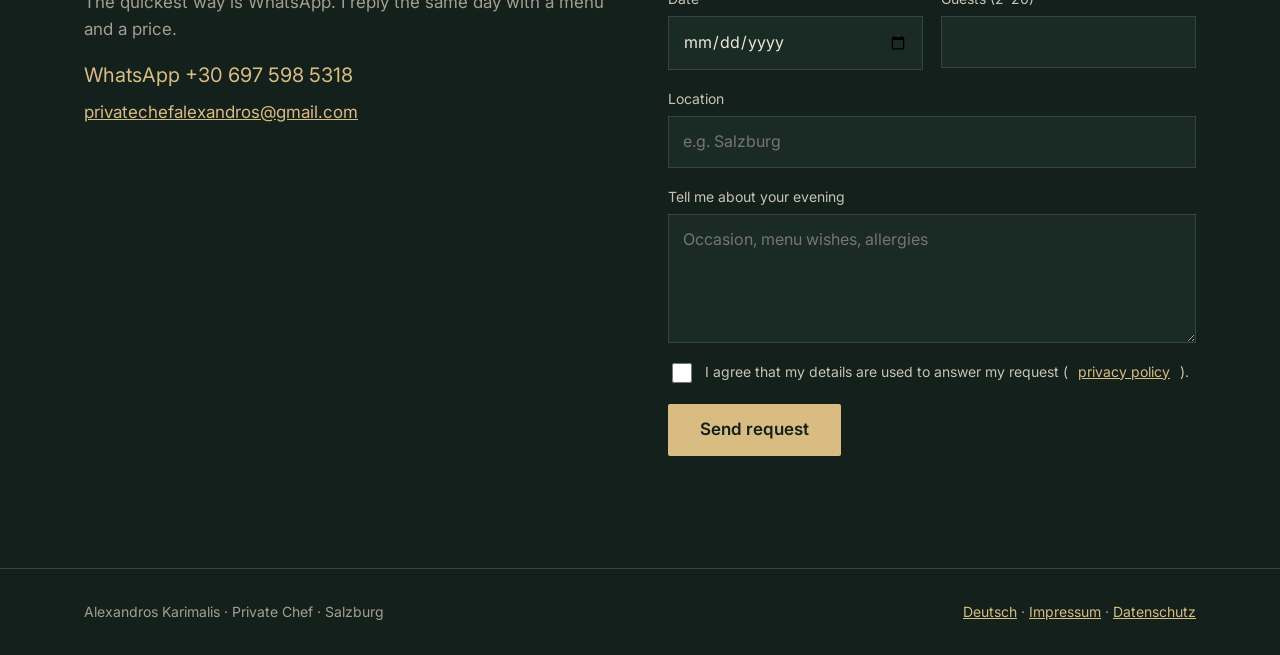
==== commit 5d138935: "Remove Gastein pages and mentions Co-Authored-By: Claude Opus 5.5 <noreply@anthropic.com> Claude-Ses" ====
--- a/index.html
+++ b/index.html
@@ -21,10 +21,10 @@
 <link href="https://fonts.googleapis.com/css2?family=Cormorant+Garamond:ital,wght@0,500;0,600;1,500&family=Inter:wght@400;500;600&display=swap" rel="stylesheet">
 <link rel="stylesheet" href="style.css">
 <script type="application/ld+json">
-{"@context":"https://schema.org","@type":"FoodEstablishment","name":"Private Chef Alexandros","description":"Private chef for dinners at home, in apartments and chalets in Salzburg and the Salzburger Land.","url":"https://karimalisal9-sudo.github.io/privatechef/","telephone":"+306975985318","email":"privatechefalexandros@gmail.com","priceRange":"from €95 per person","servesCuisine":["Austrian","Alpine","Greek","Mediterranean","Fine dining"],"areaServed":[{"@type":"City","name":"Salzburg"},{"@type":"AdministrativeArea","name":"Salzburger Land"},{"@type":"City","name":"Bad Gastein"},{"@type":"City","name":"Bad Hofgastein"}],"founder":{"@type":"Person","name":"Alexandros Karimalis","jobTitle":"Private Chef"},"image":"https://karimalisal9-sudo.github.io/privatechef/og-image.jpg"}
+{"@context":"https://schema.org","@type":"FoodEstablishment","name":"Private Chef Alexandros","description":"Private chef for dinners at home, in apartments and chalets in Salzburg and the Salzburger Land.","url":"https://karimalisal9-sudo.github.io/privatechef/","telephone":"+306975985318","email":"privatechefalexandros@gmail.com","priceRange":"from €95 per person","servesCuisine":["Austrian","Alpine","Greek","Mediterranean","Fine dining"],"areaServed":[{"@type":"City","name":"Salzburg"},{"@type":"AdministrativeArea","name":"Salzburger Land"}],"founder":{"@type":"Person","name":"Alexandros Karimalis","jobTitle":"Private Chef"},"image":"https://karimalisal9-sudo.github.io/privatechef/og-image.jpg"}
 </script>
 <script type="application/ld+json">
-{"@context": "https://schema.org", "@type": "FAQPage", "mainEntity": [{"@type": "Question", "name": "What is included in the price?", "acceptedAnswer": {"@type": "Answer", "text": "Menu planning, shopping for fresh ingredients, cooking in your kitchen, serving every course and cleaning the kitchen afterwards. You don't need to buy or prepare anything."}}, {"@type": "Question", "name": "Are drinks included?", "acceptedAnswer": {"@type": "Answer", "text": "No. You choose your own wine and drinks. I'm happy to suggest pairings for your menu."}}, {"@type": "Question", "name": "How many guests can you cook for?", "acceptedAnswer": {"@type": "Answer", "text": "From 2 to 20 guests, as a seated dinner or a sharing-style feast."}}, {"@type": "Question", "name": "Can you handle allergies and special diets?", "acceptedAnswer": {"@type": "Answer", "text": "Yes. Vegetarian, vegan, gluten-free, lactose-free and allergies are planned into the menu from the start. Just tell me when you send your request."}}, {"@type": "Question", "name": "Do I need a big kitchen?", "acceptedAnswer": {"@type": "Answer", "text": "No. A normal home or apartment kitchen with an oven and a stove is enough. I bring the special tools I need."}}, {"@type": "Question", "name": "Where do you cook?", "acceptedAnswer": {"@type": "Answer", "text": "In the city of Salzburg and the Salzburger Land: homes, holiday apartments and chalets, including ski chalets in Bad Gastein and the Gastein valley. Ask me about other places nearby."}}, {"@type": "Question", "name": "How far ahead should I book?", "acceptedAnswer": {"@type": "Answer", "text": "One to two weeks is ideal. For Christmas and New Year's Eve, book as early as possible because dates are limited. Last-minute requests are welcome, just ask."}}, {"@type": "Question", "name": "How do I pay?", "acceptedAnswer": {"@type": "Answer", "text": "A deposit confirms your date. The rest is paid after the dinner by bank transfer or cash."}}]}
+{"@context": "https://schema.org", "@type": "FAQPage", "mainEntity": [{"@type": "Question", "name": "What is included in the price?", "acceptedAnswer": {"@type": "Answer", "text": "Menu planning, shopping for fresh ingredients, cooking in your kitchen, serving every course and cleaning the kitchen afterwards. You don't need to buy or prepare anything."}}, {"@type": "Question", "name": "Are drinks included?", "acceptedAnswer": {"@type": "Answer", "text": "No. You choose your own wine and drinks. I'm happy to suggest pairings for your menu."}}, {"@type": "Question", "name": "How many guests can you cook for?", "acceptedAnswer": {"@type": "Answer", "text": "From 2 to 20 guests, as a seated dinner or a sharing-style feast."}}, {"@type": "Question", "name": "Can you handle allergies and special diets?", "acceptedAnswer": {"@type": "Answer", "text": "Yes. Vegetarian, vegan, gluten-free, lactose-free and allergies are planned into the menu from the start. Just tell me when you send your request."}}, {"@type": "Question", "name": "Do I need a big kitchen?", "acceptedAnswer": {"@type": "Answer", "text": "No. A normal home or apartment kitchen with an oven and a stove is enough. I bring the special tools I need."}}, {"@type": "Question", "name": "Where do you cook?", "acceptedAnswer": {"@type": "Answer", "text": "In the city of Salzburg and the Salzburger Land: homes, holiday apartments and chalets. Ask me about other places nearby."}}, {"@type": "Question", "name": "How far ahead should I book?", "acceptedAnswer": {"@type": "Answer", "text": "One to two weeks is ideal. For Christmas and New Year's Eve, book as early as possible because dates are limited. Last-minute requests are welcome, just ask."}}, {"@type": "Question", "name": "How do I pay?", "acceptedAnswer": {"@type": "Answer", "text": "A deposit confirms your date. The rest is paid after the dinner by bank transfer or cash."}}]}
 </script>
 </head>
 <body>
@@ -56,7 +56,6 @@
     <li><strong>2–20</strong> guests</li>
     <li><strong>Same-day</strong> reply</li>
     <li><strong>EN · DE · ΕΛ</strong></li>
-    <li><a href="gastein-en.html">Ski chalet in Gastein? →</a></li>
   </ul>
 </section>
 
@@ -184,7 +183,7 @@
       <details><summary>How many guests can you cook for?</summary><p>From 2 to 20 guests, as a seated dinner or a sharing-style feast.</p></details>
       <details><summary>Can you handle allergies and special diets?</summary><p>Yes. Vegetarian, vegan, gluten-free, lactose-free and allergies are planned into the menu from the start. Just tell me when you send your request.</p></details>
       <details><summary>Do I need a big kitchen?</summary><p>No. A normal home or apartment kitchen with an oven and a stove is enough. I bring the special tools I need.</p></details>
-      <details><summary>Where do you cook?</summary><p>In the city of Salzburg and the Salzburger Land: homes, holiday apartments and chalets, including ski chalets in <a href="gastein-en.html">Bad Gastein and the Gastein valley</a>. Ask me about other places nearby.</p></details>
+      <details><summary>Where do you cook?</summary><p>In the city of Salzburg and the Salzburger Land: homes, holiday apartments and chalets. Ask me about other places nearby.</p></details>
       <details><summary>How far ahead should I book?</summary><p>One to two weeks is ideal. For Christmas and New Year's Eve, book as early as possible because dates are limited. Last-minute requests are welcome, just ask.</p></details>
       <details><summary>How do I pay?</summary><p>A deposit confirms your date. The rest is paid after the dinner by bank transfer or cash.</p></details>
     </div>
@@ -217,7 +216,7 @@
 <footer>
   <div class="wrap foot">
     <span>Alexandros Karimalis · Private Chef · Salzburg</span>
-    <span><a href="gastein-en.html">Private chef Bad Gastein</a> · <a href="de.html" hreflang="de">Deutsch</a> · <a href="impressum.html">Impressum</a> · <a href="datenschutz.html">Datenschutz</a></span>
+    <span><a href="de.html" hreflang="de">Deutsch</a> · <a href="impressum.html">Impressum</a> · <a href="datenschutz.html">Datenschutz</a></span>
   </div>
 </footer>
 <a class="wa-float" href="https://wa.me/306975985318?text=Hello%20Alexandros%2C%20I%27d%20like%20to%20ask%20about%20a%20private%20dinner" aria-label="Ask on WhatsApp"><svg aria-hidden="true" width="26" height="26" viewBox="0 0 24 24" fill="none" stroke="currentColor" stroke-width="2" stroke-linecap="round" stroke-linejoin="round"><path d="M21 11.5a8.4 8.4 0 0 1-12.4 7.4L3 21l2.1-5.4A8.5 8.5 0 1 1 21 11.5z"/></svg></a>
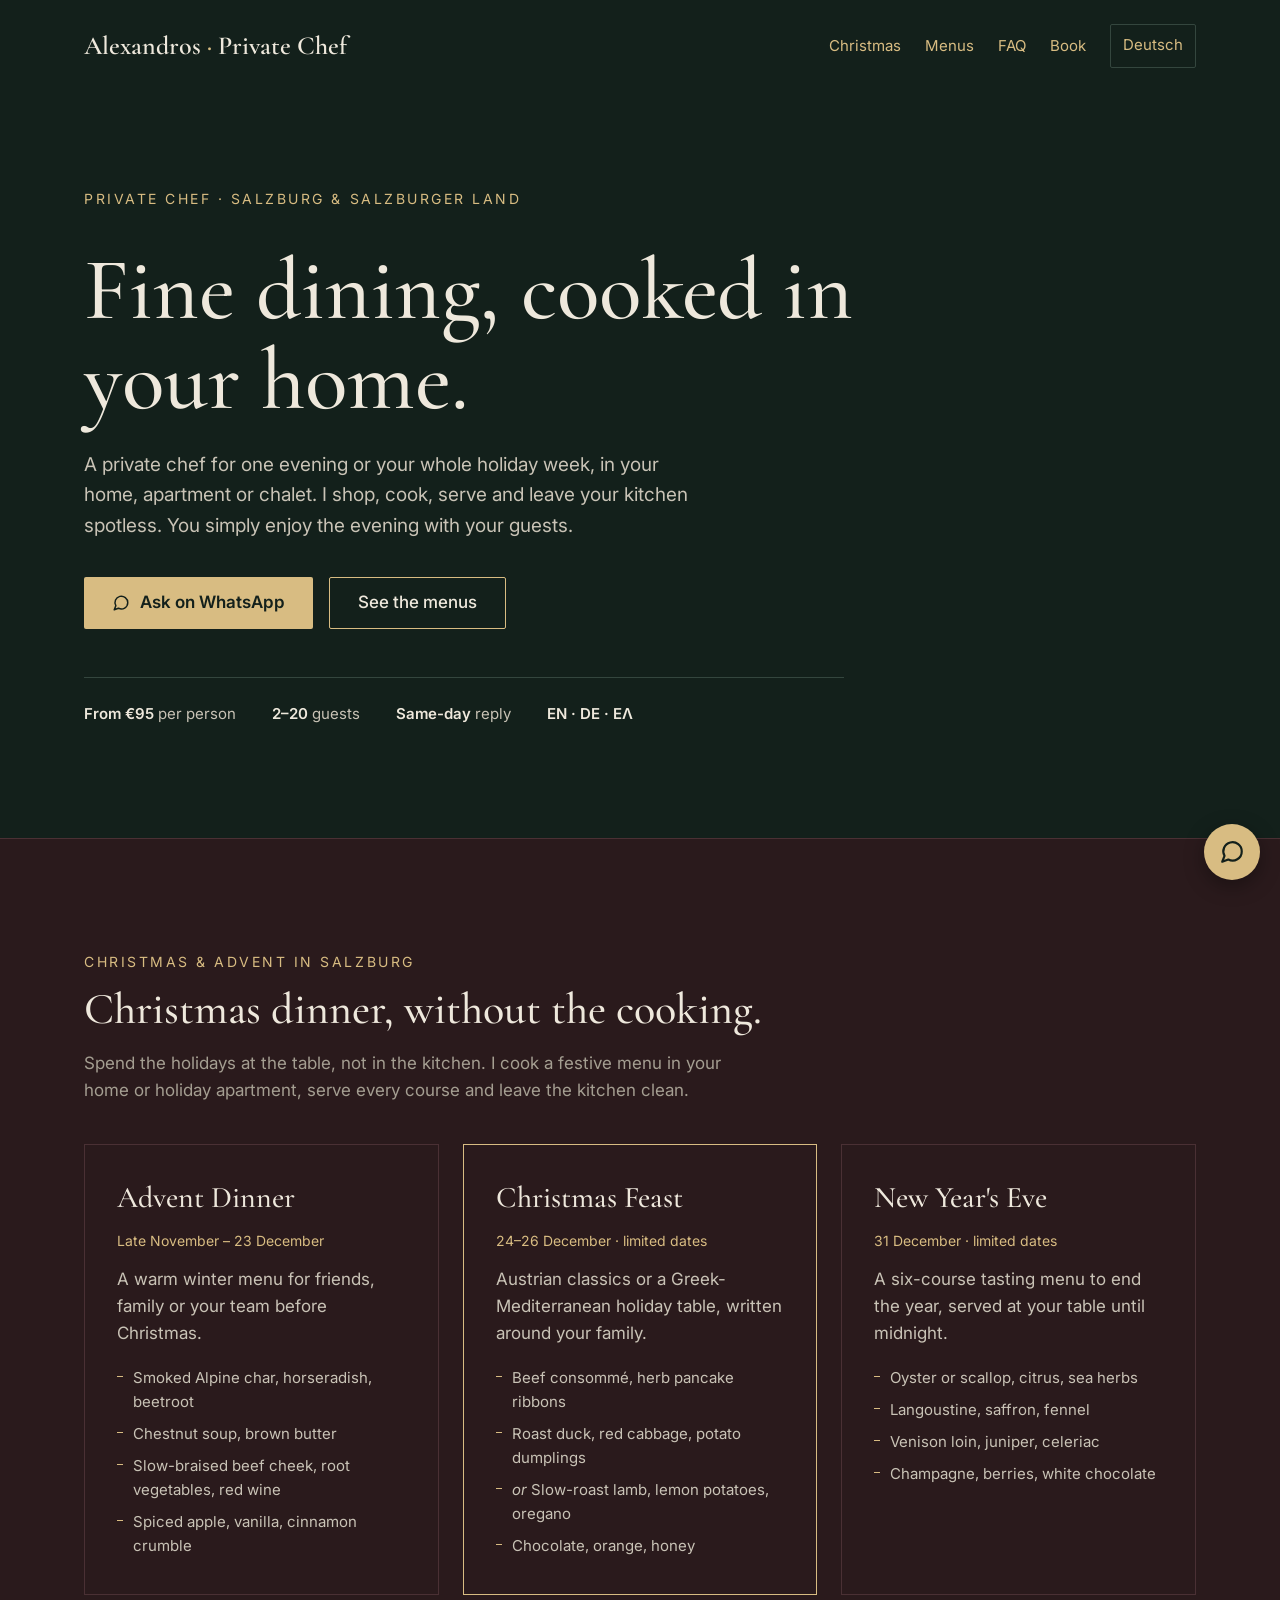
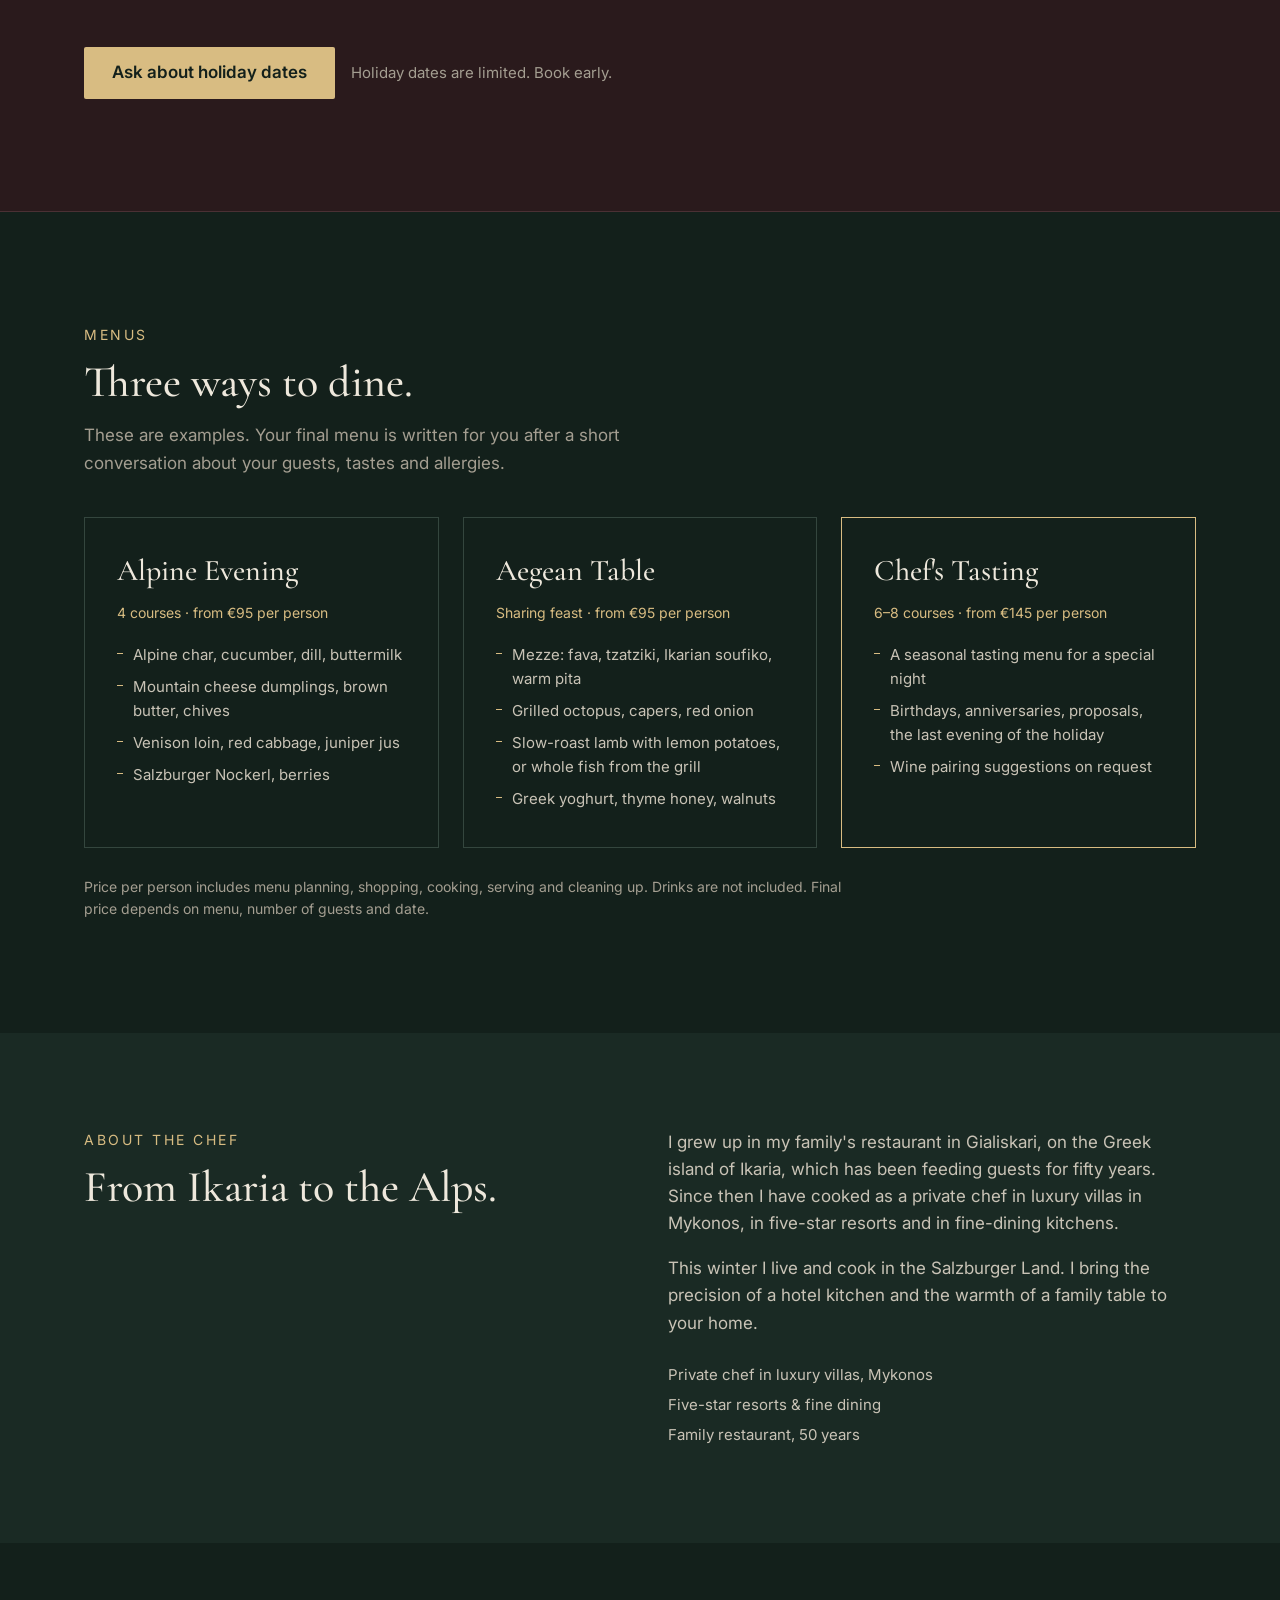
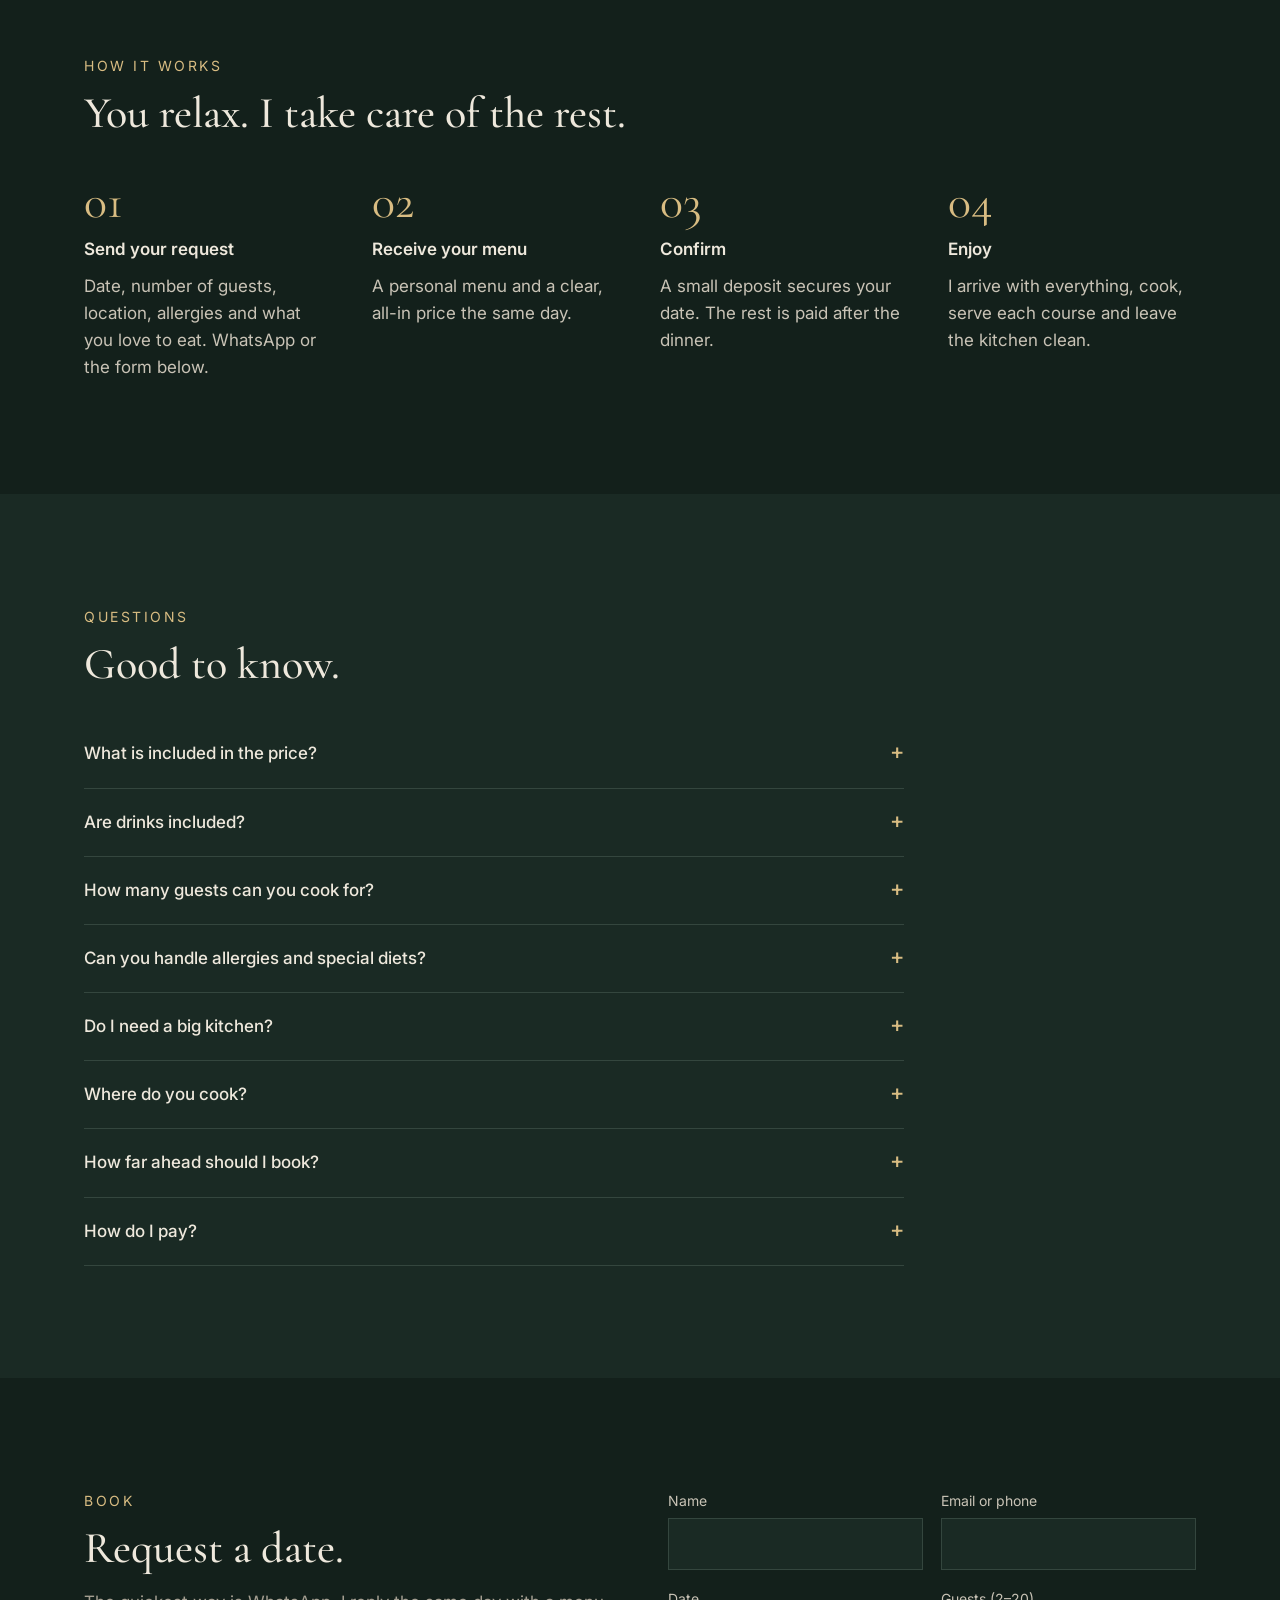
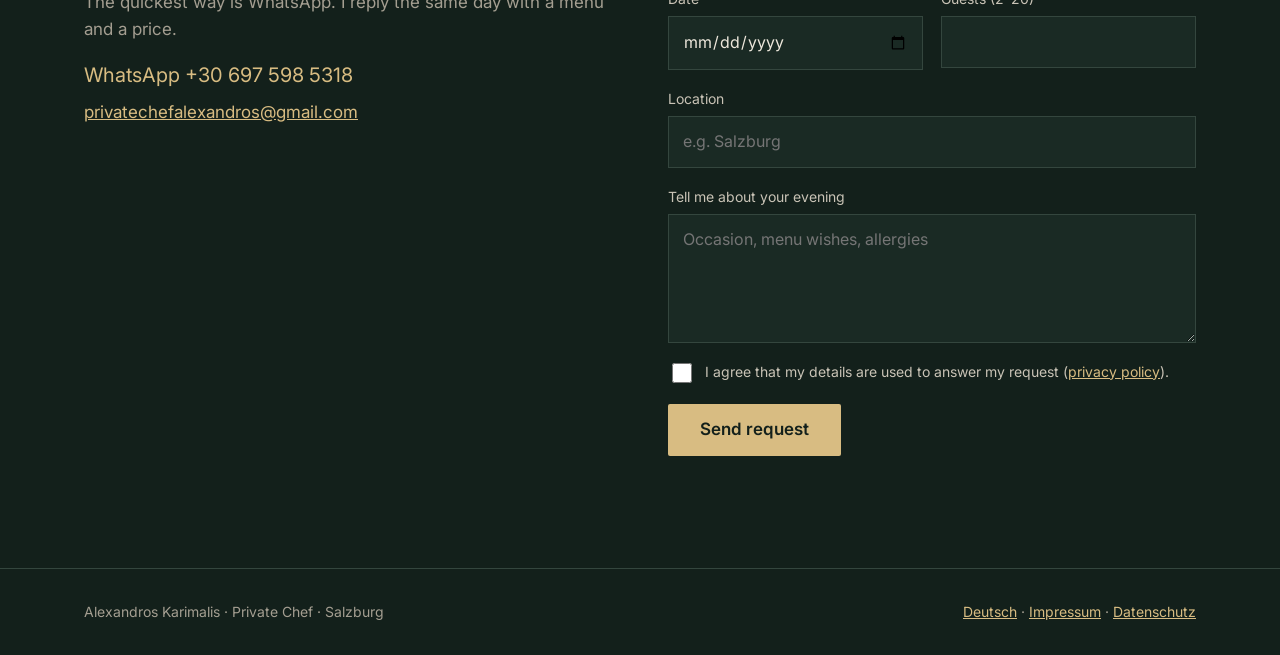
==== commit 6dba4570: "Fix consent checkbox text wrapping on mobile Co-Authored-By: Claude Opus 5.5 <noreply@anthropic.com>" ====
--- a/index.html
+++ b/index.html
@@ -3,6 +3,7 @@
 <head>
 <meta charset="utf-8">
 <meta name="viewport" content="width=device-width, initial-scale=1">
+<meta name="google-site-verification" content="vlppW9j_50CU853IlLBUPdqNKEkQC6MRv1NtnyYJ4Ro" />
 <title>Private Chef Salzburg · Alexandros – dinner at your home or chalet</title>
 <meta name="description" content="Private chef in Salzburg and the Salzburger Land. Christmas, Advent and New Year's Eve dinners, tasting menus and family feasts cooked in your home or chalet. 2–20 guests, from €95 per person.">
 <link rel="canonical" href="https://karimalisal9-sudo.github.io/privatechef/">
@@ -207,7 +208,7 @@
     </div>
     <label>Location<input name="location" type="text" placeholder="e.g. Salzburg"></label>
     <label>Tell me about your evening<textarea name="message" rows="4" placeholder="Occasion, menu wishes, allergies"></textarea></label>
-    <label class="check"><input type="checkbox" name="privacy" required> I agree that my details are used to answer my request (<a href="datenschutz.html">privacy policy</a>).</label>
+    <label class="check"><input type="checkbox" name="privacy" required> <span>I agree that my details are used to answer my request (<a href="datenschutz.html">privacy policy</a>).</span></label>
     <button class="btn" type="submit">Send request</button>
   </form>
 </section>
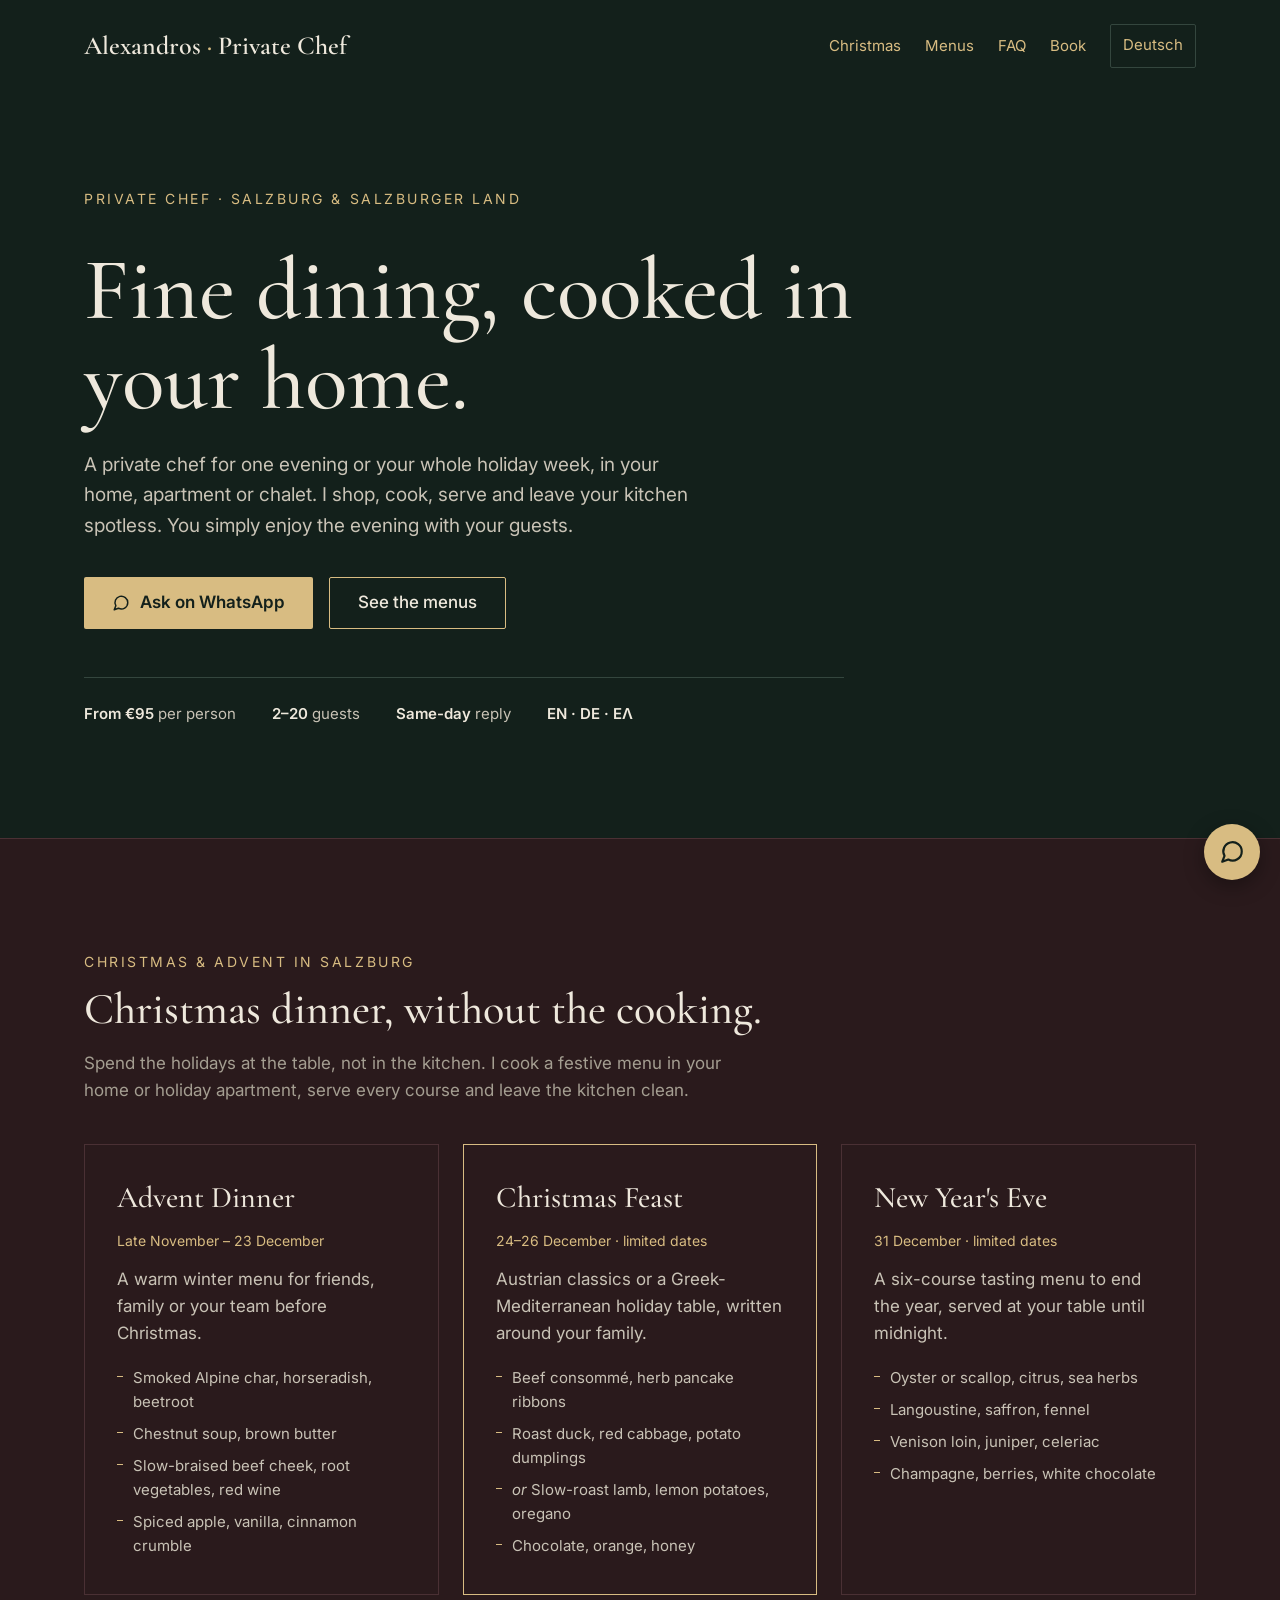
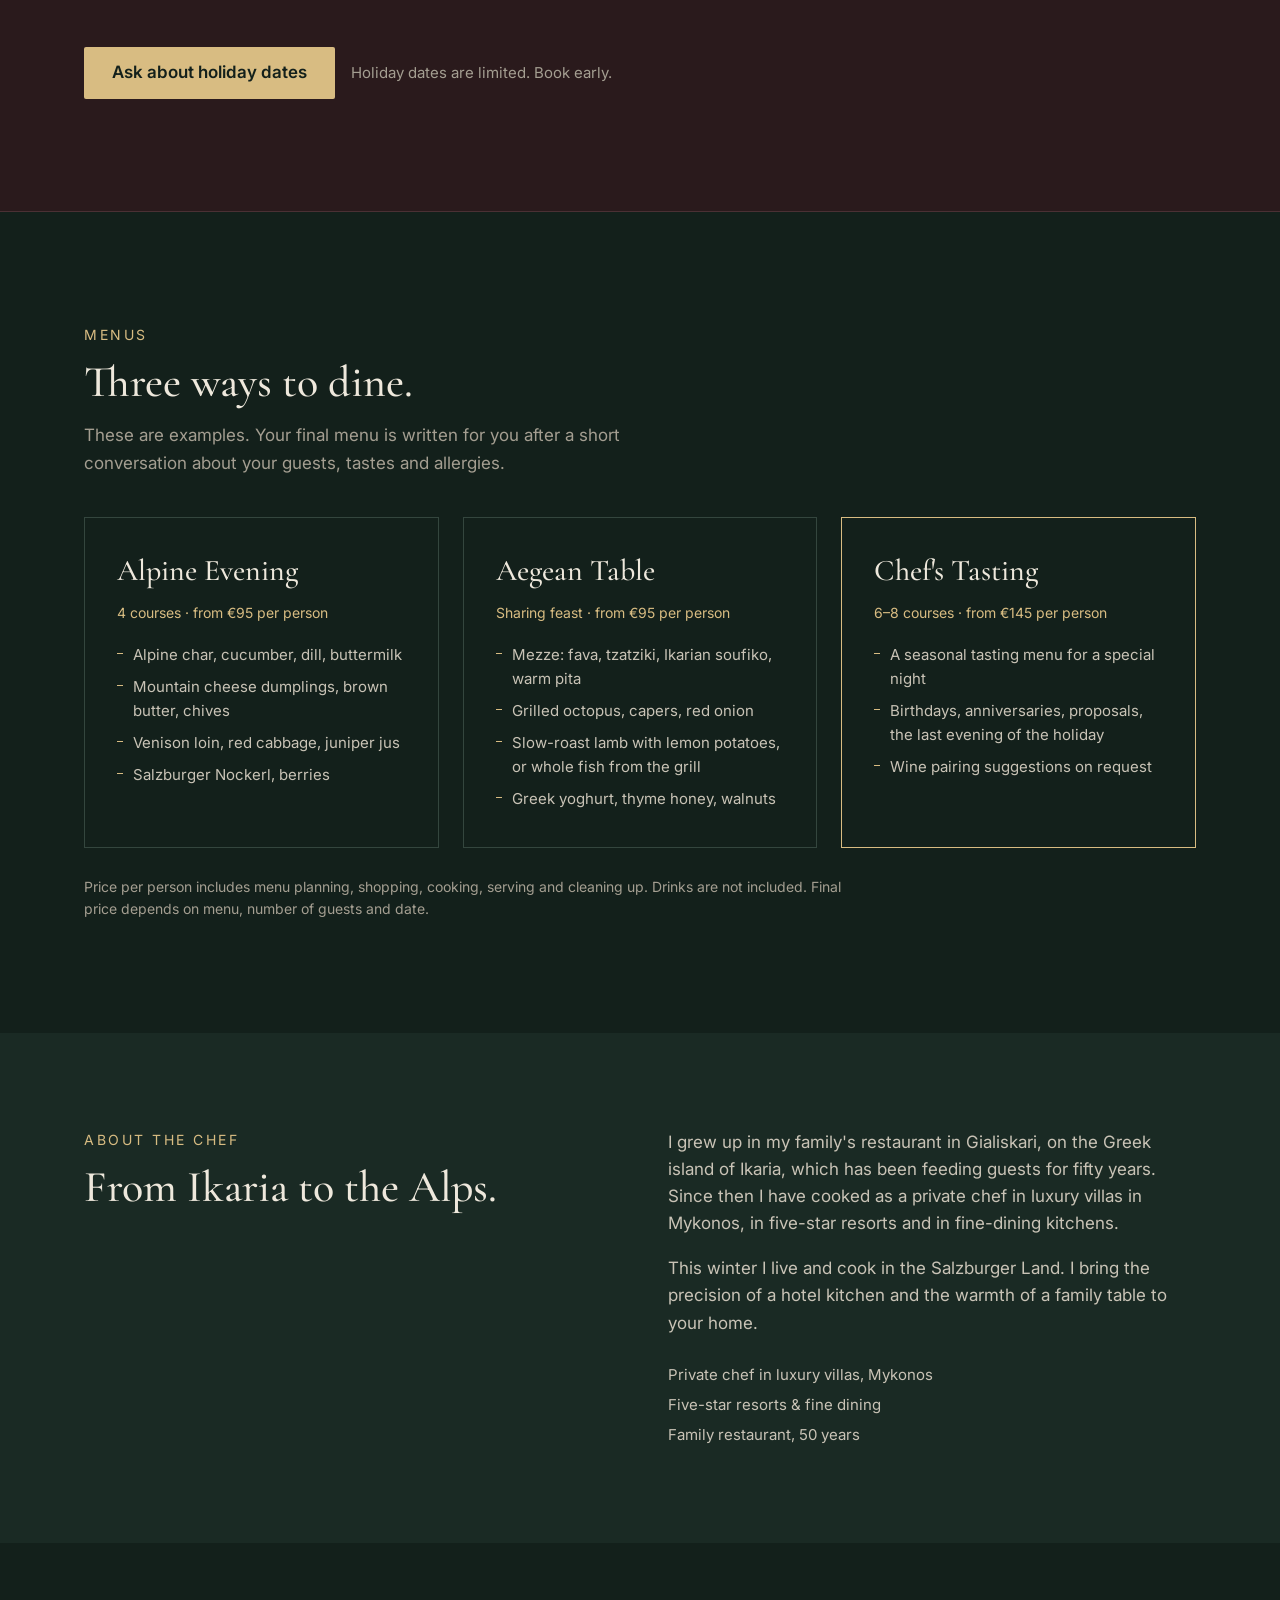
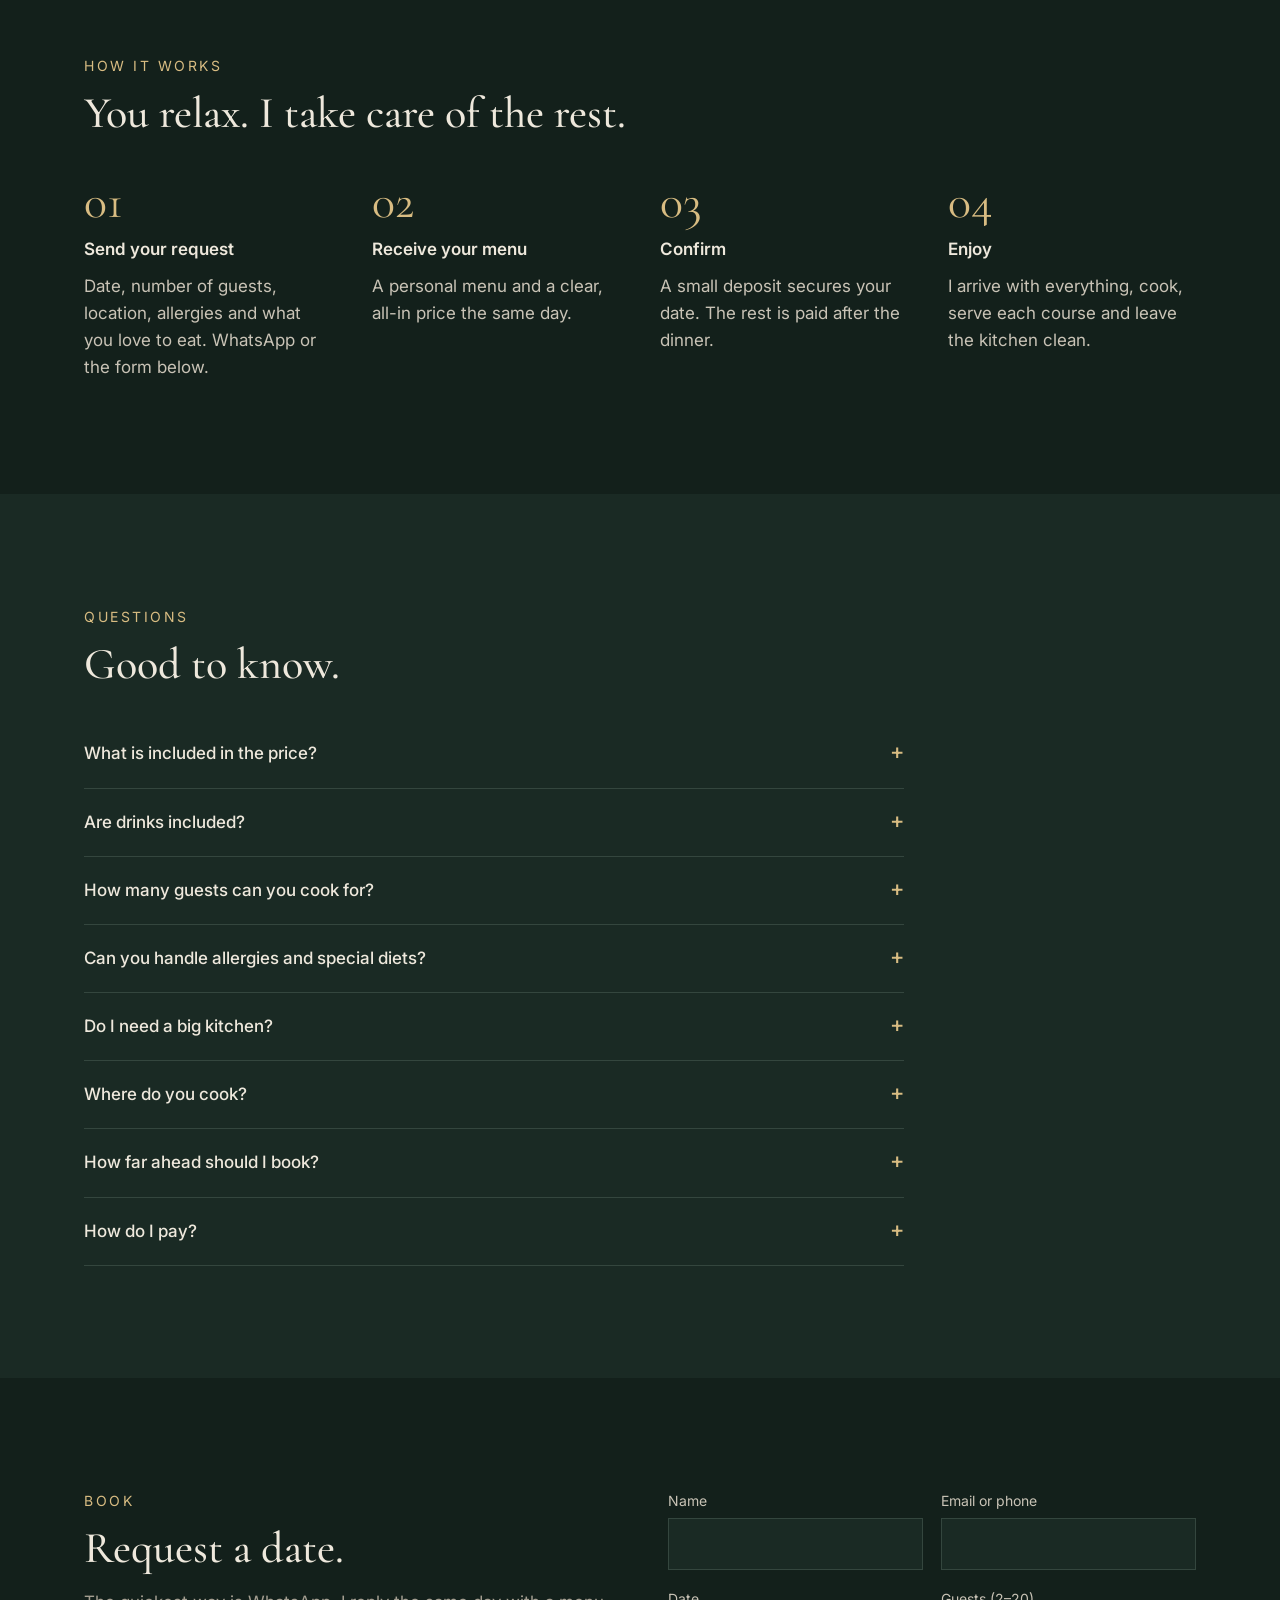
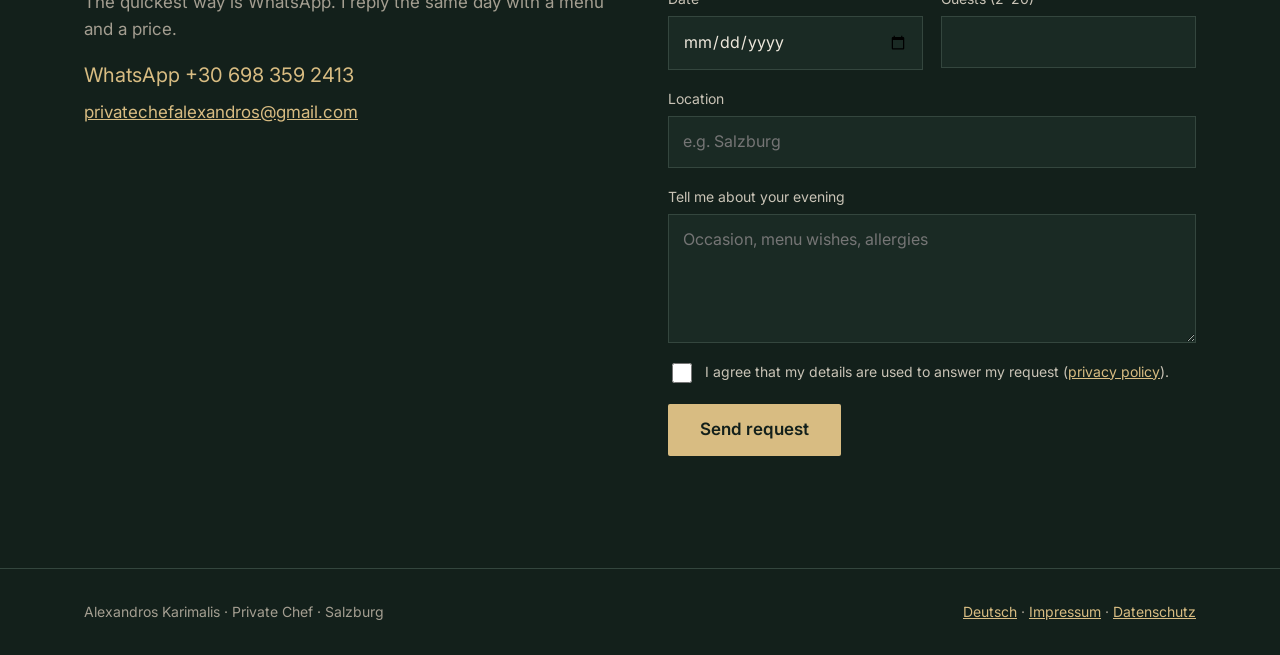
==== commit d33fbb5c: "Switch WhatsApp contact to manager's number Co-Authored-By: Claude Opus 5.5 <noreply@anthropic.com> " ====
--- a/index.html
+++ b/index.html
@@ -22,7 +22,7 @@
 <link href="https://fonts.googleapis.com/css2?family=Cormorant+Garamond:ital,wght@0,500;0,600;1,500&family=Inter:wght@400;500;600&display=swap" rel="stylesheet">
 <link rel="stylesheet" href="style.css">
 <script type="application/ld+json">
-{"@context":"https://schema.org","@type":"FoodEstablishment","name":"Private Chef Alexandros","description":"Private chef for dinners at home, in apartments and chalets in Salzburg and the Salzburger Land.","url":"https://karimalisal9-sudo.github.io/privatechef/","telephone":"+306975985318","email":"privatechefalexandros@gmail.com","priceRange":"from €95 per person","servesCuisine":["Austrian","Alpine","Greek","Mediterranean","Fine dining"],"areaServed":[{"@type":"City","name":"Salzburg"},{"@type":"AdministrativeArea","name":"Salzburger Land"}],"founder":{"@type":"Person","name":"Alexandros Karimalis","jobTitle":"Private Chef"},"image":"https://karimalisal9-sudo.github.io/privatechef/og-image.jpg"}
+{"@context":"https://schema.org","@type":"FoodEstablishment","name":"Private Chef Alexandros","description":"Private chef for dinners at home, in apartments and chalets in Salzburg and the Salzburger Land.","url":"https://karimalisal9-sudo.github.io/privatechef/","telephone":"+306983592413","email":"privatechefalexandros@gmail.com","priceRange":"from €95 per person","servesCuisine":["Austrian","Alpine","Greek","Mediterranean","Fine dining"],"areaServed":[{"@type":"City","name":"Salzburg"},{"@type":"AdministrativeArea","name":"Salzburger Land"}],"founder":{"@type":"Person","name":"Alexandros Karimalis","jobTitle":"Private Chef"},"image":"https://karimalisal9-sudo.github.io/privatechef/og-image.jpg"}
 </script>
 <script type="application/ld+json">
 {"@context": "https://schema.org", "@type": "FAQPage", "mainEntity": [{"@type": "Question", "name": "What is included in the price?", "acceptedAnswer": {"@type": "Answer", "text": "Menu planning, shopping for fresh ingredients, cooking in your kitchen, serving every course and cleaning the kitchen afterwards. You don't need to buy or prepare anything."}}, {"@type": "Question", "name": "Are drinks included?", "acceptedAnswer": {"@type": "Answer", "text": "No. You choose your own wine and drinks. I'm happy to suggest pairings for your menu."}}, {"@type": "Question", "name": "How many guests can you cook for?", "acceptedAnswer": {"@type": "Answer", "text": "From 2 to 20 guests, as a seated dinner or a sharing-style feast."}}, {"@type": "Question", "name": "Can you handle allergies and special diets?", "acceptedAnswer": {"@type": "Answer", "text": "Yes. Vegetarian, vegan, gluten-free, lactose-free and allergies are planned into the menu from the start. Just tell me when you send your request."}}, {"@type": "Question", "name": "Do I need a big kitchen?", "acceptedAnswer": {"@type": "Answer", "text": "No. A normal home or apartment kitchen with an oven and a stove is enough. I bring the special tools I need."}}, {"@type": "Question", "name": "Where do you cook?", "acceptedAnswer": {"@type": "Answer", "text": "In the city of Salzburg and the Salzburger Land: homes, holiday apartments and chalets. Ask me about other places nearby."}}, {"@type": "Question", "name": "How far ahead should I book?", "acceptedAnswer": {"@type": "Answer", "text": "One to two weeks is ideal. For Christmas and New Year's Eve, book as early as possible because dates are limited. Last-minute requests are welcome, just ask."}}, {"@type": "Question", "name": "How do I pay?", "acceptedAnswer": {"@type": "Answer", "text": "A deposit confirms your date. The rest is paid after the dinner by bank transfer or cash."}}]}
@@ -47,7 +47,7 @@
   <h1>Fine dining, cooked in your home.</h1>
   <p class="lead">A private chef for one evening or your whole holiday week, in your home, apartment or chalet. I shop, cook, serve and leave your kitchen spotless. You simply enjoy the evening with your guests.</p>
   <div class="actions">
-    <a class="btn" href="https://wa.me/306975985318?text=Hello%20Alexandros%2C%20I%27d%20like%20to%20ask%20about%20a%20private%20dinner">
+    <a class="btn" href="https://wa.me/306983592413?text=Hello%20Alexandros%2C%20I%27d%20like%20to%20ask%20about%20a%20private%20dinner">
       <svg aria-hidden="true" width="18" height="18" viewBox="0 0 24 24" fill="none" stroke="currentColor" stroke-width="2" stroke-linecap="round" stroke-linejoin="round"><path d="M21 11.5a8.4 8.4 0 0 1-12.4 7.4L3 21l2.1-5.4A8.5 8.5 0 1 1 21 11.5z"/></svg>
       Ask on WhatsApp</a>
     <a class="btn ghost" href="#menus">See the menus</a>
@@ -101,7 +101,7 @@
       </article>
     </div>
     <div class="actions">
-      <a class="btn" href="https://wa.me/306975985318?text=Hello%20Alexandros%2C%20I%27d%20like%20to%20ask%20about%20a%20Christmas%20dinner%20in%20Salzburg">Ask about holiday dates</a>
+      <a class="btn" href="https://wa.me/306983592413?text=Hello%20Alexandros%2C%20I%27d%20like%20to%20ask%20about%20a%20Christmas%20dinner%20in%20Salzburg">Ask about holiday dates</a>
       <p class="muted note">Holiday dates are limited. Book early.</p>
     </div>
   </div>
@@ -196,7 +196,7 @@
     <p class="eyebrow">Book</p>
     <h2>Request a date.</h2>
     <p class="muted">The quickest way is WhatsApp. I reply the same day with a menu and a price.</p>
-    <p><a class="big" href="https://wa.me/306975985318?text=Hello%20Alexandros%2C%20I%27d%20like%20to%20ask%20about%20a%20private%20dinner">WhatsApp +30 697 598 5318</a></p>
+    <p><a class="big" href="https://wa.me/306983592413?text=Hello%20Alexandros%2C%20I%27d%20like%20to%20ask%20about%20a%20private%20dinner">WhatsApp +30 698 359 2413</a></p>
     <p><a href="mailto:privatechefalexandros@gmail.com">privatechefalexandros@gmail.com</a></p>
   </div>
   <form id="request" action="https://formspree.io/f/FORM_ID" method="POST">
@@ -220,7 +220,7 @@
     <span><a href="de.html" hreflang="de">Deutsch</a> · <a href="impressum.html">Impressum</a> · <a href="datenschutz.html">Datenschutz</a></span>
   </div>
 </footer>
-<a class="wa-float" href="https://wa.me/306975985318?text=Hello%20Alexandros%2C%20I%27d%20like%20to%20ask%20about%20a%20private%20dinner" aria-label="Ask on WhatsApp"><svg aria-hidden="true" width="26" height="26" viewBox="0 0 24 24" fill="none" stroke="currentColor" stroke-width="2" stroke-linecap="round" stroke-linejoin="round"><path d="M21 11.5a8.4 8.4 0 0 1-12.4 7.4L3 21l2.1-5.4A8.5 8.5 0 1 1 21 11.5z"/></svg></a>
+<a class="wa-float" href="https://wa.me/306983592413?text=Hello%20Alexandros%2C%20I%27d%20like%20to%20ask%20about%20a%20private%20dinner" aria-label="Ask on WhatsApp"><svg aria-hidden="true" width="26" height="26" viewBox="0 0 24 24" fill="none" stroke="currentColor" stroke-width="2" stroke-linecap="round" stroke-linejoin="round"><path d="M21 11.5a8.4 8.4 0 0 1-12.4 7.4L3 21l2.1-5.4A8.5 8.5 0 1 1 21 11.5z"/></svg></a>
 <script src="form.js"></script>
 <script data-goatcounter="https://privatechefalexandros.goatcounter.com/count" async src="//gc.zgo.at/count.js"></script>
 </body>
